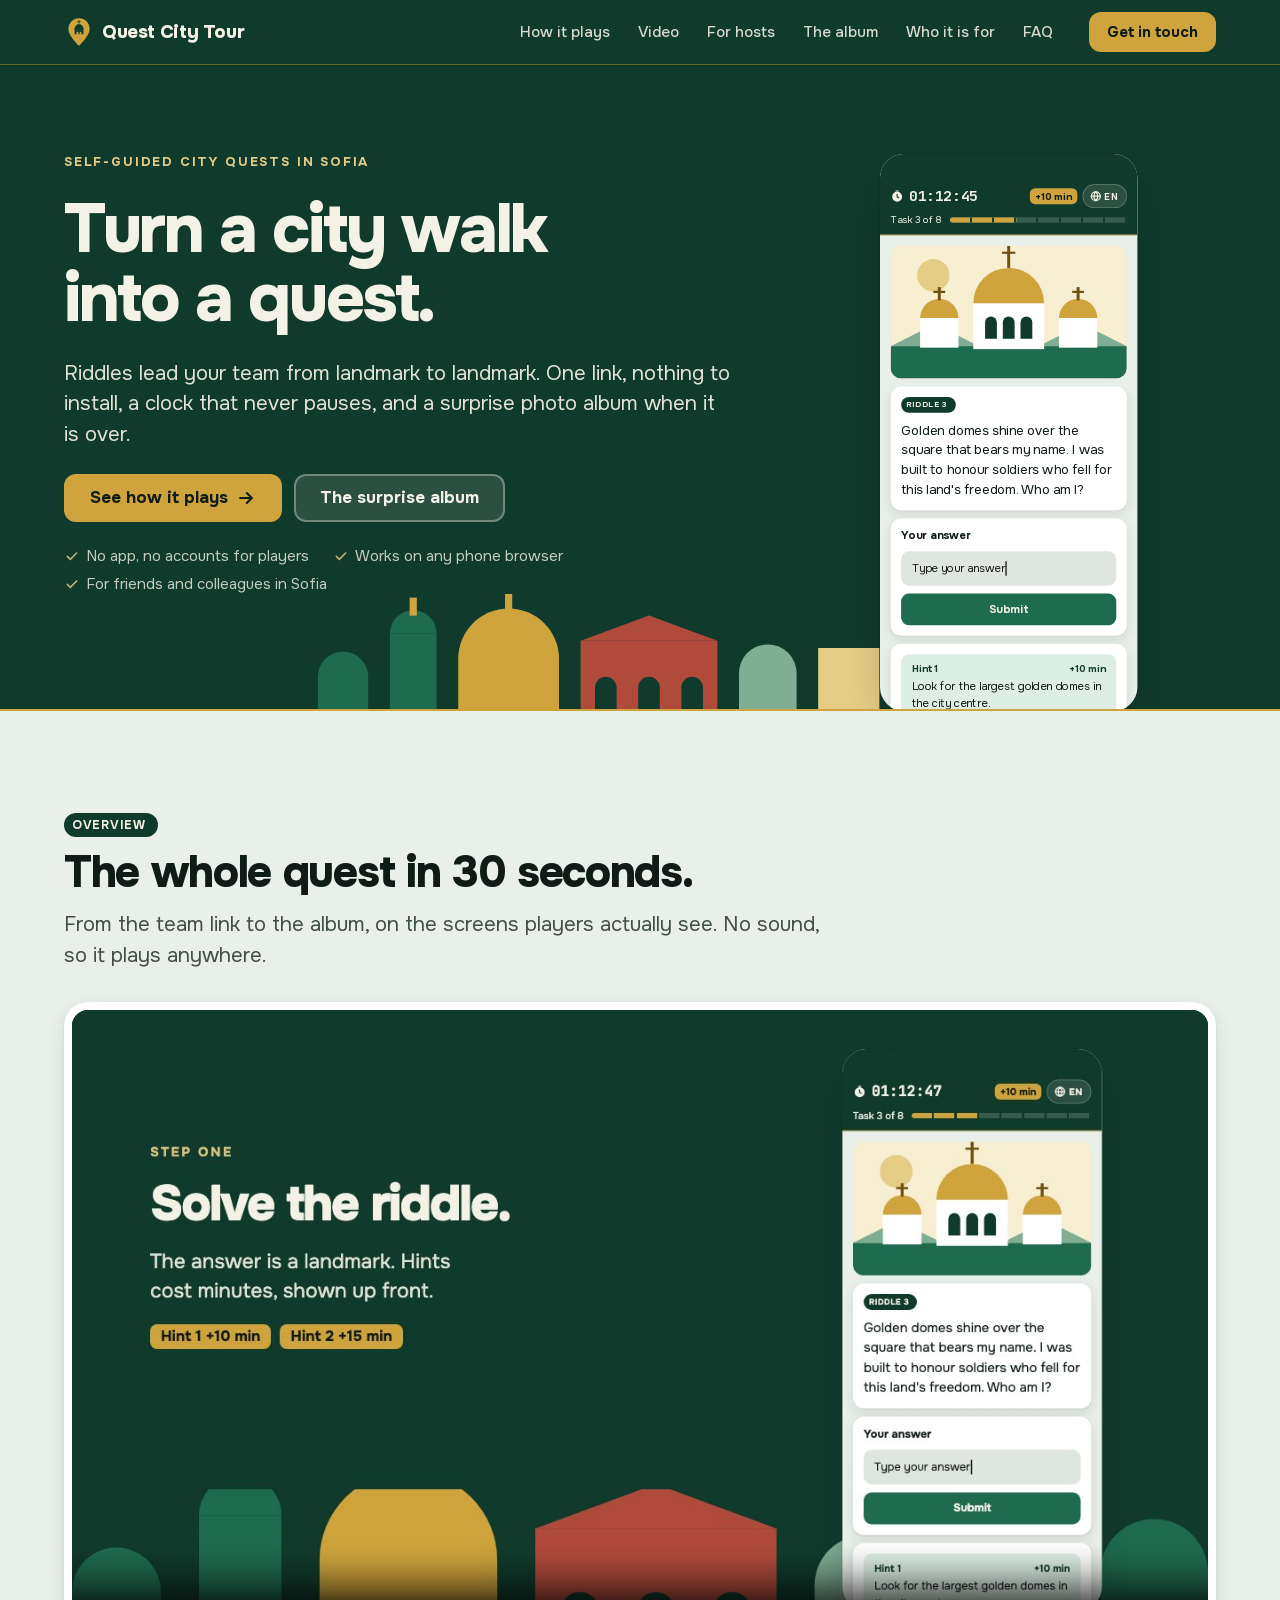
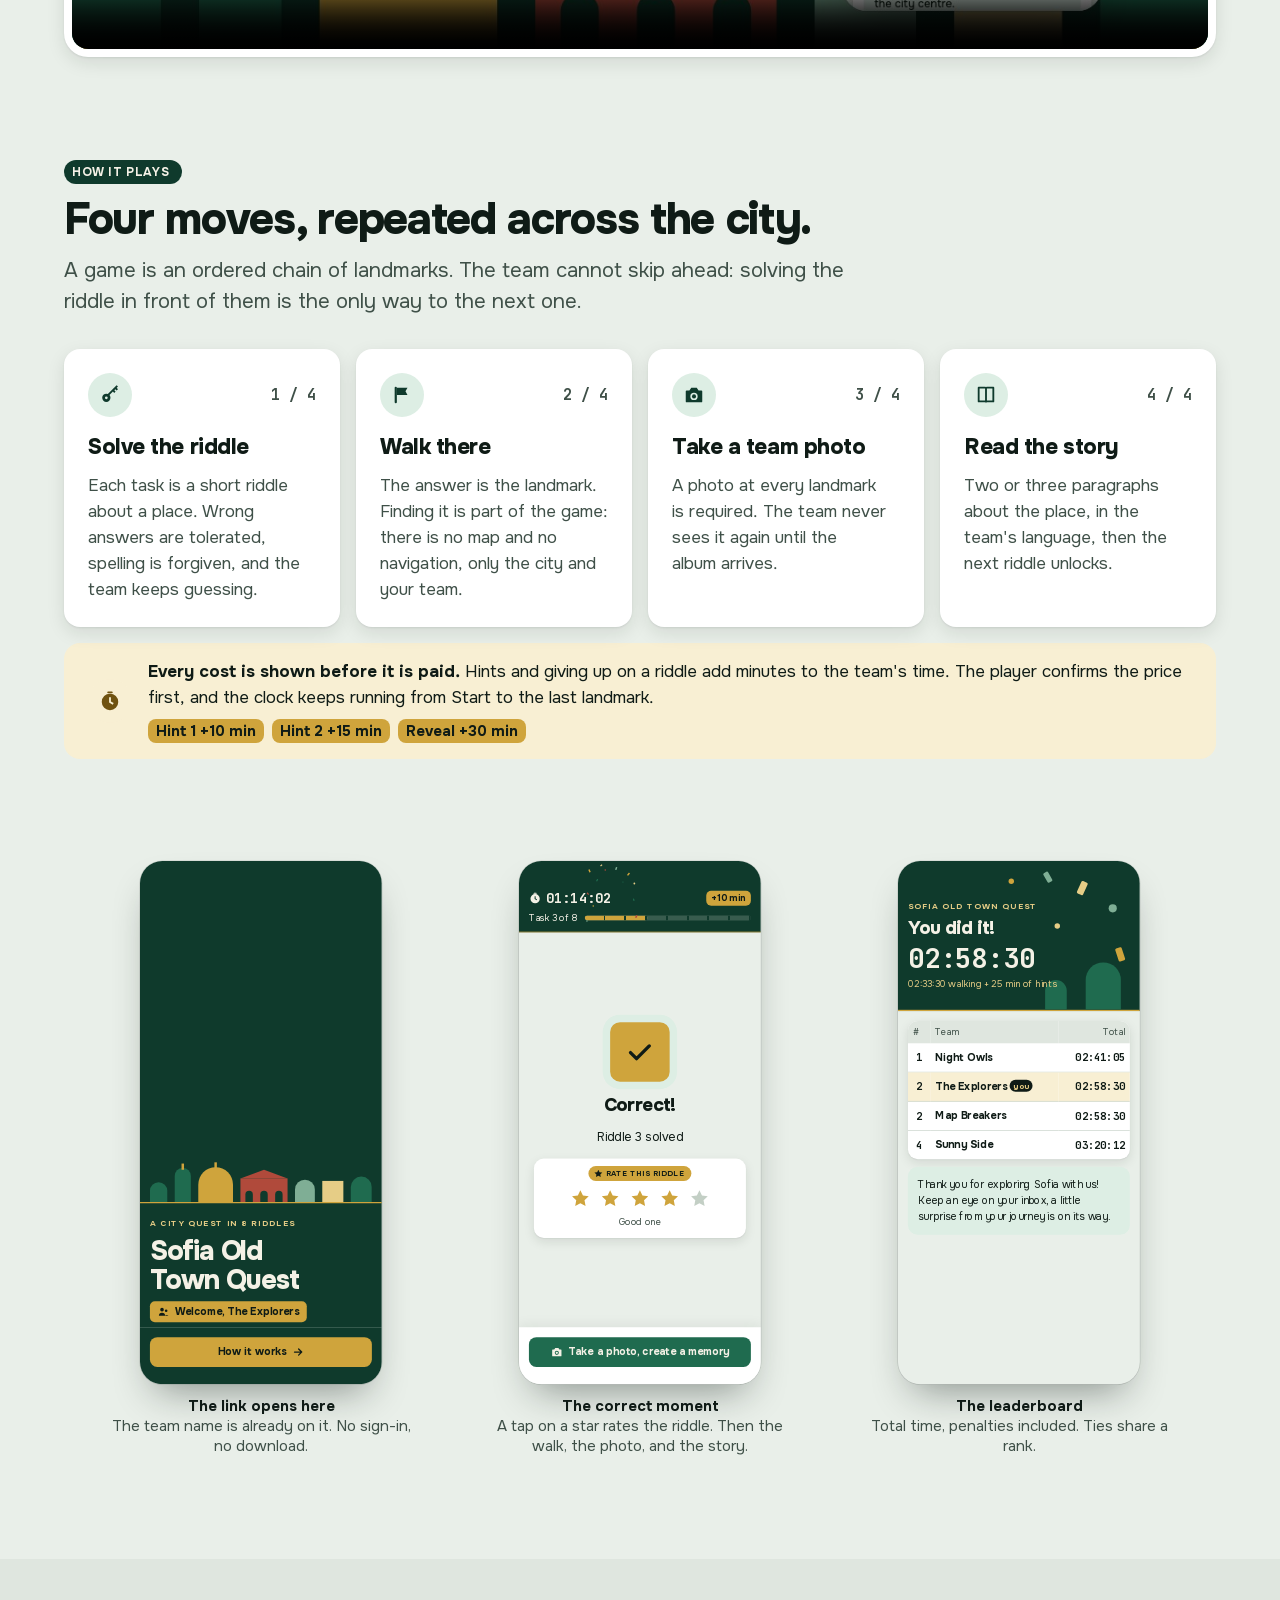
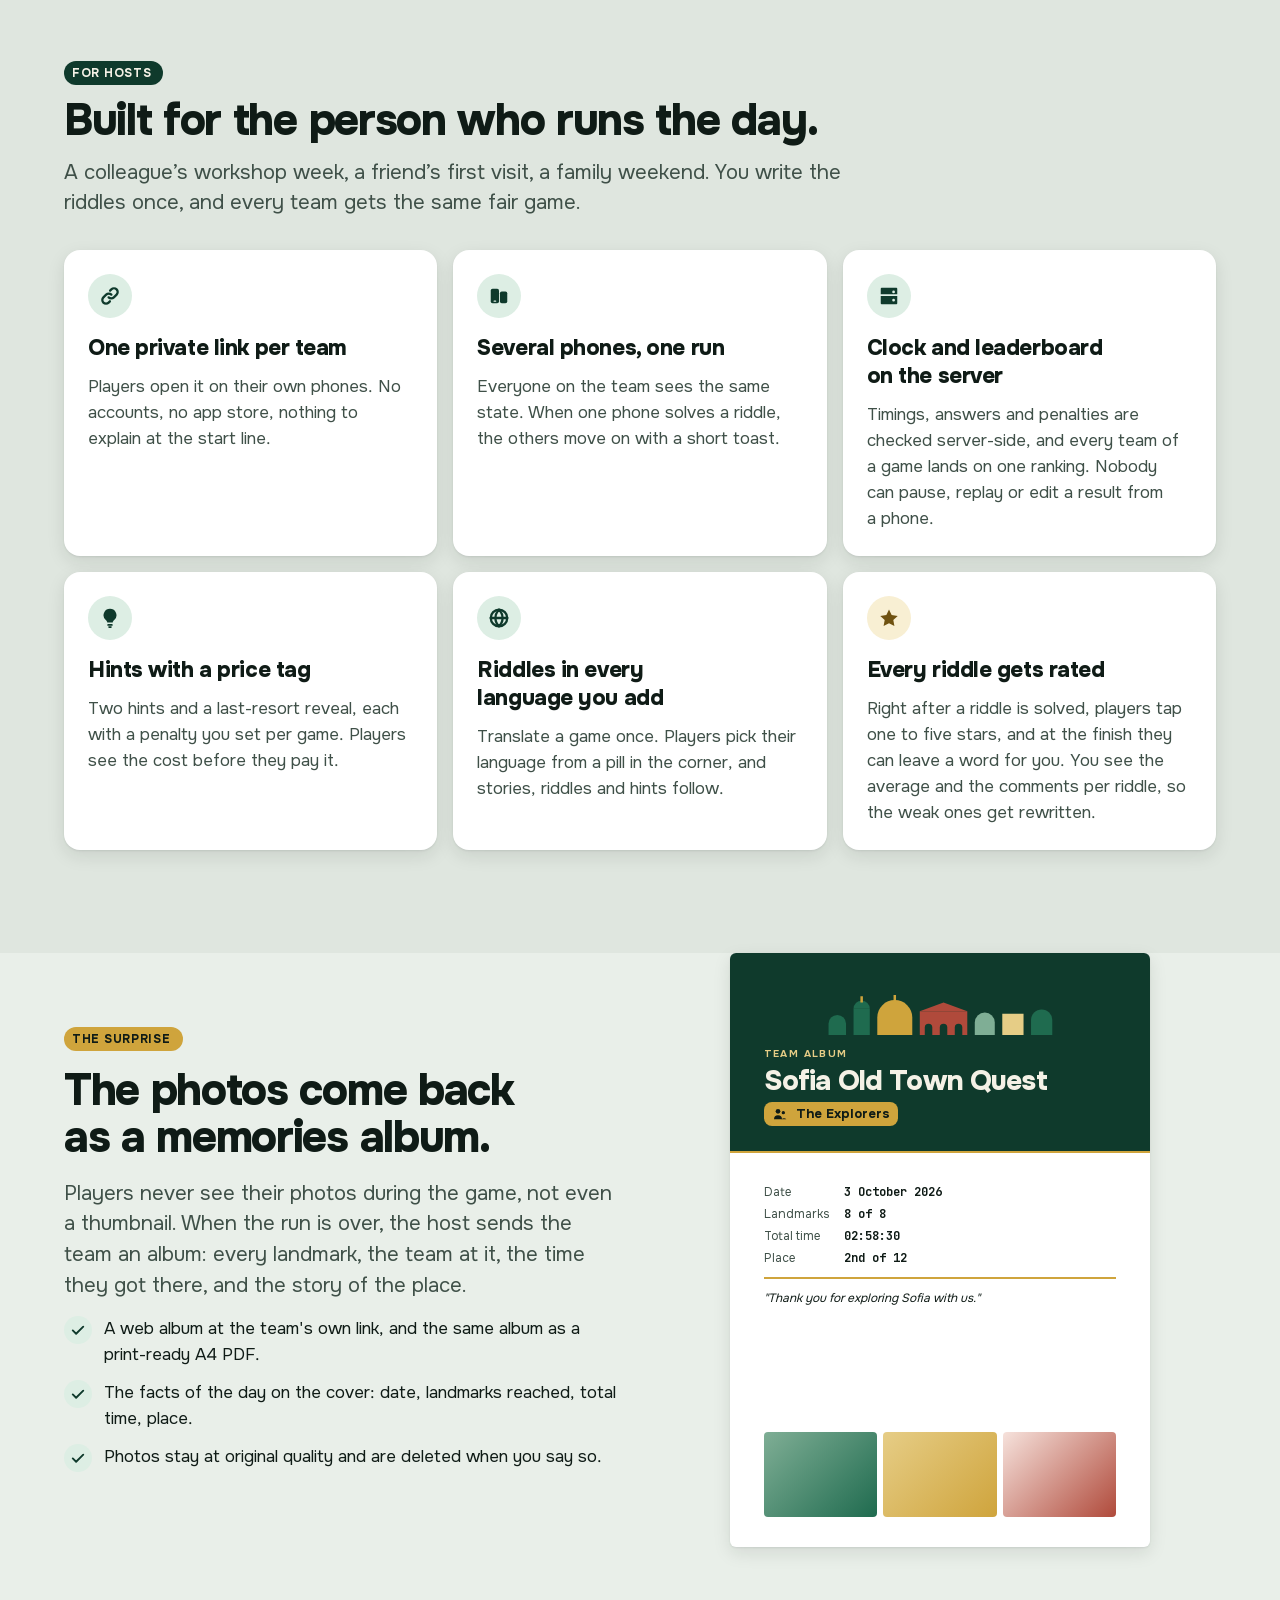
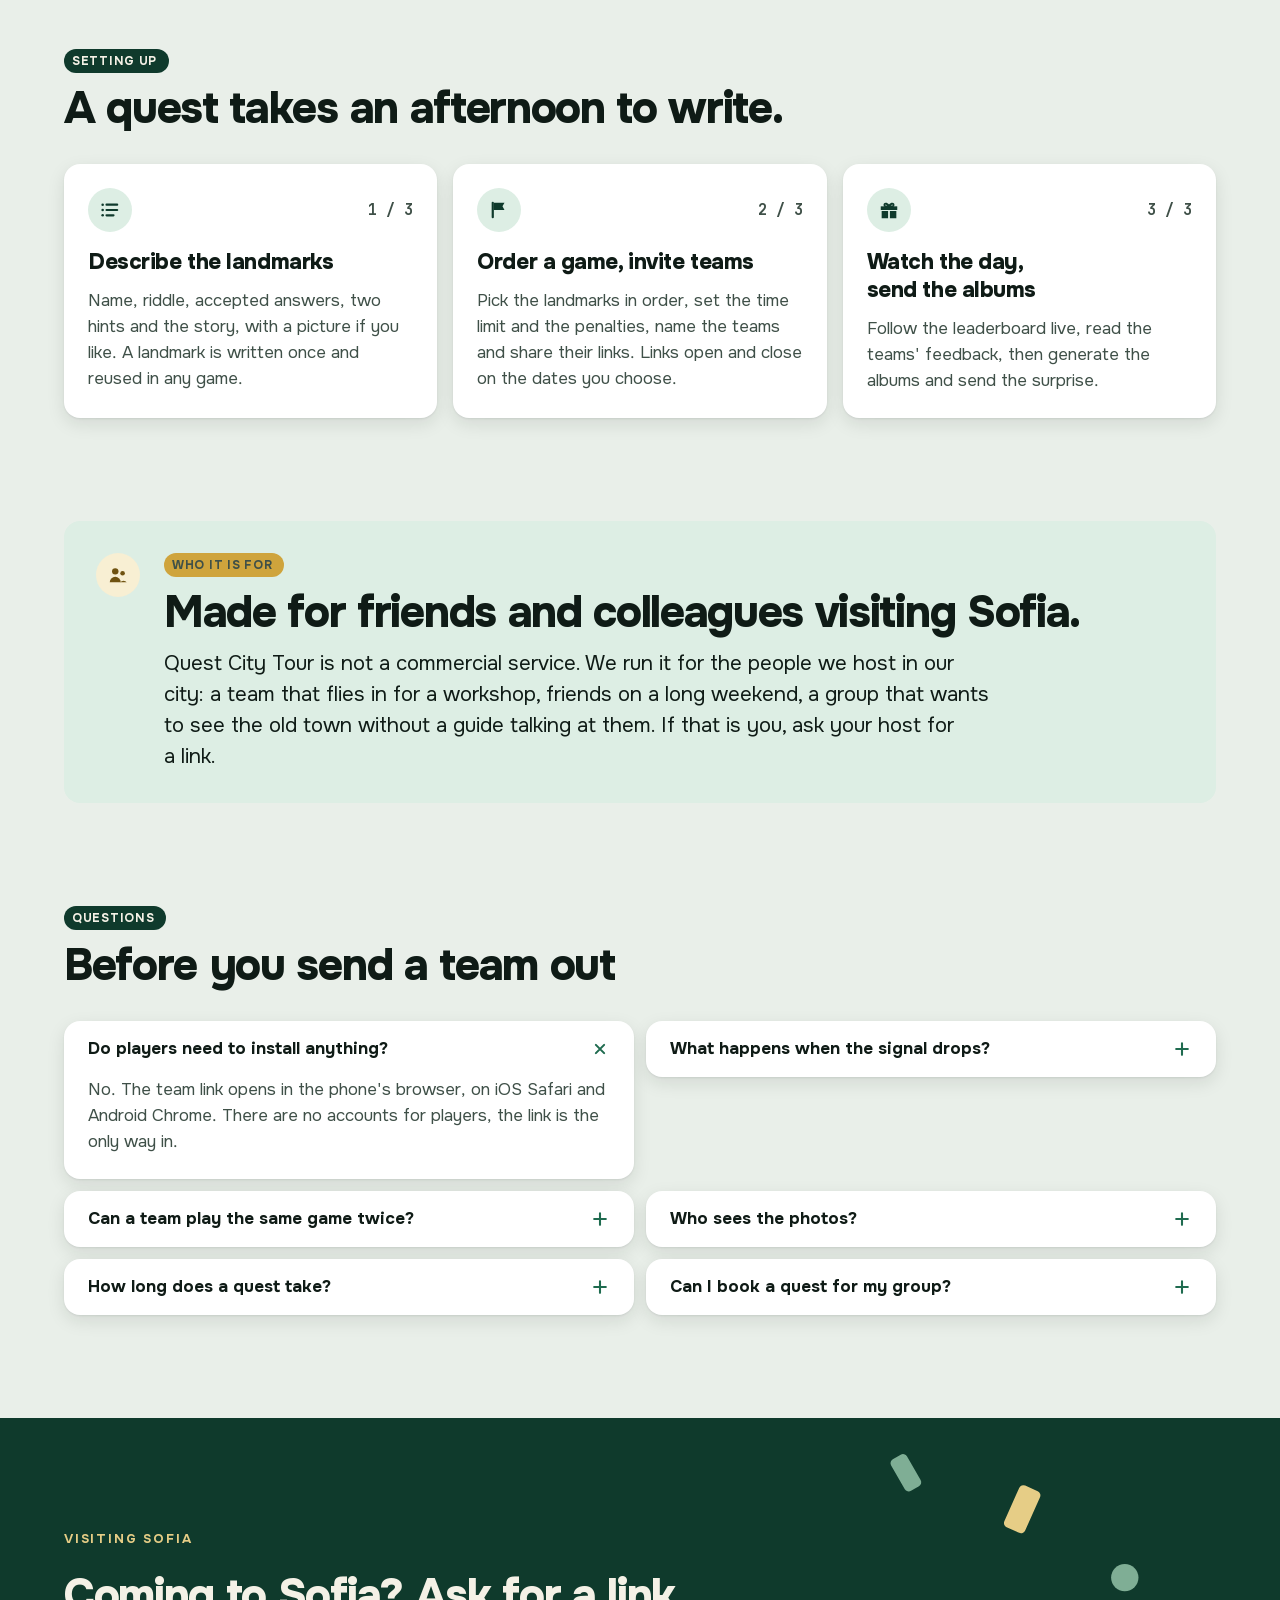
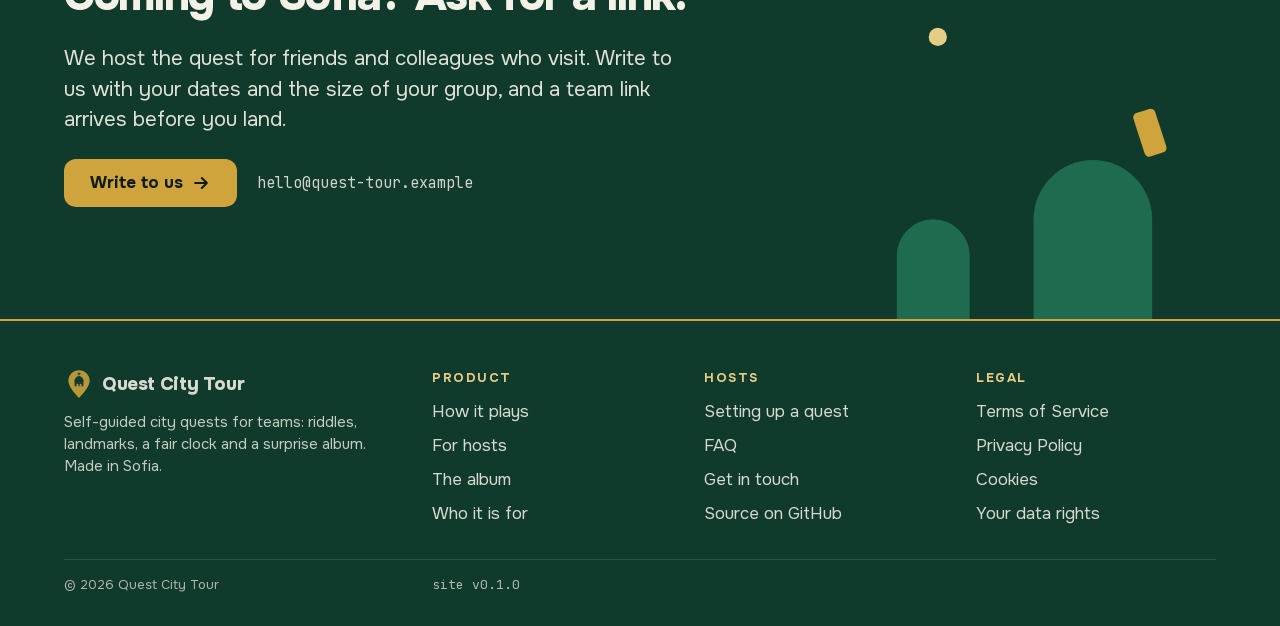
==== index.html @ 24ef2f48 "Initial marketing site: home, legal pages, config build, overview video Static site for the quest-to" ====
<!DOCTYPE html>
<html lang="en">
<head>
<meta charset="utf-8">
<meta name="viewport" content="width=device-width, initial-scale=1, viewport-fit=cover">
<title>Quest City Tour</title>
<meta name="description" content="Quest City Tour turns a walk through Sofia into a team quest for visiting friends and colleagues: riddles lead from landmark to landmark, a clock runs on the server, and the photos become a surprise album.">
<meta property="og:title" content="Quest City Tour">
<meta property="og:description" content="Riddles lead your team from landmark to landmark. One link, no app to install, a surprise photo album at the end.">
<meta property="og:type" content="website">
<link rel="icon" href="favicon.svg" type="image/svg+xml">
<link rel="apple-touch-icon" href="apple-touch-icon.png">
<link rel="canonical" href="https://quest-tour.example/">
<link rel="stylesheet" href="assets/fonts.css">
<link rel="stylesheet" href="assets/site.css">
</head>
<body>

<svg width="0" height="0" style="position:absolute" aria-hidden="true">
  <defs>
    <!-- the app's skyline (components/art.tsx), recoloured by the tokens -->
    <symbol id="skyline" viewBox="0 0 358 64" preserveAspectRatio="xMidYMax meet">
      <path d="M0 64 V46 a14 14 0 0 1 28 0 V64 Z" fill="var(--patina-600)"/>
      <rect x="40" y="22" width="26" height="42" fill="var(--patina-600)"/><path d="M40 22 a13 13 0 0 1 26 0 Z" fill="var(--patina-600)"/>
      <rect x="51" y="2" width="4" height="10" fill="var(--gold-500)"/>
      <path d="M78 64 V36 a28 28 0 0 1 56 0 V64 Z" fill="var(--gold-500)"/><rect x="104" y="0" width="4" height="10" fill="var(--gold-500)"/>
      <rect x="146" y="26" width="76" height="38" fill="var(--theatre-500)"/>
      <path d="M154 64 V52 a6 6 0 0 1 12 0 V64 Z" fill="var(--patina-800)"/><path d="M178 64 V52 a6 6 0 0 1 12 0 V64 Z" fill="var(--patina-800)"/><path d="M202 64 V52 a6 6 0 0 1 12 0 V64 Z" fill="var(--patina-800)"/>
      <path d="M146 26 L184 12 L222 26 Z" fill="var(--theatre-500)"/>
      <path d="M234 64 V44 a16 16 0 0 1 32 0 V64 Z" fill="var(--patina-300)"/>
      <rect x="278" y="30" width="34" height="34" fill="var(--gold-300)"/>
      <path d="M324 64 V40 a17 17 0 0 1 34 0 V64 Z" fill="var(--patina-600)"/>
    </symbol>
    <!-- brand mark: a map pin holding a church cupola (design/logos.html, mark B) -->
    <symbol id="mark" viewBox="0 0 96 96">
      <path d="M48 92 C48 92 14 60 14 38 a34 34 0 0 1 68 0 C82 60 48 92 48 92 Z" fill="var(--m1)"/>
      <rect x="46.5" y="11" width="3" height="10" fill="var(--m2)"/><rect x="42.5" y="14" width="11" height="2.6" fill="var(--m2)"/>
      <path d="M33 42 C33 30 40 23 48 22 C56 23 63 30 63 42 Z" fill="var(--m2)"/>
      <rect x="34" y="42" width="28" height="13" fill="var(--m2)"/>
      <path d="M40 55 V50 a3 3 0 0 1 6 0 V55 Z" fill="var(--m1)"/><path d="M50 55 V50 a3 3 0 0 1 6 0 V55 Z" fill="var(--m1)"/>
    </symbol>
    <!-- filled glyphs from components/Icon.tsx -->
    <symbol id="i-clock" viewBox="0 0 24 24"><path fill-rule="evenodd" d="M12 4a9 9 0 1 0 0 18 9 9 0 0 0 0-18zm-1 4h2v4.6l3 1.7-1 1.7-4-2.3z"/><rect x="9" y="1.5" width="6" height="2" rx="1"/></symbol>
    <symbol id="i-riddle" viewBox="0 0 24 24"><path fill-rule="evenodd" d="M8 10.5a4.5 4.5 0 1 0 0 9 4.5 4.5 0 0 0 0-9zm0 3a1.5 1.5 0 1 1 0 3 1.5 1.5 0 0 1 0-3z"/><path d="M10.6 12.9l-1.5-1.5L19.2 1.3l1.5 1.5-1.4 1.4 1.4 1.4-1.5 1.5-1.4-1.4-1.1 1.1 1.4 1.4-1.5 1.5-1.4-1.4z"/></symbol>
    <symbol id="i-camera" viewBox="0 0 24 24"><path fill-rule="evenodd" d="M9 4l-2 3H4a1 1 0 0 0-1 1v11a1 1 0 0 0 1 1h16a1 1 0 0 0 1-1V8a1 1 0 0 0-1-1h-3l-2-3zm3 5.5a4 4 0 1 0 0 8 4 4 0 0 0 0-8z"/><circle cx="12" cy="13.5" r="2.2"/></symbol>
    <symbol id="i-flag" viewBox="0 0 24 24"><rect x="4" y="3" width="2.4" height="18" rx="1.2"/><path d="M6.4 4h11.6l-2.2 4 2.2 4H6.4z"/></symbol>
    <symbol id="i-shield" viewBox="0 0 24 24"><path fill-rule="evenodd" d="M12 2l8 3v6c0 5-3.5 8.5-8 10-4.5-1.5-8-5-8-10V5zm-1.4 13.4L6.6 11.4 8 10l2.6 2.6 5.4-5.4L17.4 8.6z"/></symbol>
    <symbol id="i-team" viewBox="0 0 24 24"><circle cx="9" cy="8" r="3.5"/><circle cx="17" cy="10" r="2.5"/><path d="M3 20a6 6 0 0 1 12 0z"/><path d="M14.5 20a4.5 4.5 0 0 1 7 0z"/></symbol>
    <symbol id="i-trophy" viewBox="0 0 24 24"><path fill-rule="evenodd" d="M7 3h10v2h3v2a4 4 0 0 1-4 4h-.3A6 6 0 0 1 13 14.9V18h3v3H8v-3h3v-3.1A6 6 0 0 1 8.3 11H8a4 4 0 0 1-4-4V5h3zM4.9 7a2.1 2.1 0 0 0 2.1 2.1V7zM17 9.1A2.1 2.1 0 0 0 19.1 7H17z"/></symbol>
    <symbol id="i-gift" viewBox="0 0 24 24"><path d="M3 8h18v4H3z"/><path d="M4 13h7v8H4zM13 13h7v8h-7z"/><path d="M12 8c-1-3-5-4-5-1.5S10.5 8 12 8zm0 0c1-3 5-4 5-1.5S13.5 8 12 8z" fill="none" stroke="currentColor" stroke-width="2"/></symbol>
    <symbol id="i-gallery" viewBox="0 0 24 24"><path fill-rule="evenodd" d="M3 4a1 1 0 0 0-1 1v14a1 1 0 0 0 1 1h18a1 1 0 0 0 1-1V5a1 1 0 0 0-1-1zm6 4a2 2 0 1 1 0 4 2 2 0 0 1 0-4zM4 18l5-5 3 3 4-4 4 4v2z"/></symbol>
    <symbol id="i-list" viewBox="0 0 24 24"><rect x="7" y="5" width="14" height="2.4" rx="1.2"/><rect x="7" y="10.8" width="14" height="2.4" rx="1.2"/><rect x="7" y="16.6" width="10" height="2.4" rx="1.2"/><circle cx="4" cy="6.2" r="1.4"/><circle cx="4" cy="12" r="1.4"/><circle cx="4" cy="17.8" r="1.4"/></symbol>
    <symbol id="i-bulb" viewBox="0 0 24 24"><path d="M12 2a7 7 0 0 0-4.6 12.3c.8.7 1.6 1.7 1.6 2.7h6c0-1 .8-2 1.6-2.7A7 7 0 0 0 12 2z"/><rect x="9" y="18.5" width="6" height="2" rx="1"/><rect x="10" y="21" width="4" height="1.8" rx=".9"/></symbol>
    <symbol id="i-book" viewBox="0 0 24 24"><path fill-rule="evenodd" d="M4 3h7a2 2 0 0 1 1 .3A2 2 0 0 1 13 3h7a1 1 0 0 1 1 1v15a1 1 0 0 1-1 1h-7a1 1 0 0 0-1 1 1 1 0 0 0-1-1H4a1 1 0 0 1-1-1V4a1 1 0 0 1 1-1zm1 2v13h6V5zm8 0v13h6V5z"/></symbol>
    <symbol id="i-link" viewBox="0 0 24 24"><path d="M10.5 13.5a4 4 0 0 0 5.7 0l3-3a4 4 0 0 0-5.7-5.7l-1.4 1.4" fill="none" stroke="currentColor" stroke-width="2.5" stroke-linecap="round"/><path d="M13.5 10.5a4 4 0 0 0-5.7 0l-3 3a4 4 0 0 0 5.7 5.7l1.4-1.4" fill="none" stroke="currentColor" stroke-width="2.5" stroke-linecap="round"/></symbol>
    <symbol id="i-phones" viewBox="0 0 24 24"><rect x="3" y="4" width="9" height="16" rx="2"/><rect x="13" y="7" width="8" height="13" rx="2"/><rect x="6" y="17" width="3" height="1.4" rx=".7" fill="var(--patina-50)"/></symbol>
    <symbol id="i-server" viewBox="0 0 24 24"><path fill-rule="evenodd" d="M4 3h16a1 1 0 0 1 1 1v6H3V4a1 1 0 0 1 1-1zm13 3a1.5 1.5 0 1 0 0 3 1.5 1.5 0 0 0 0-3zM3 12h18v8a1 1 0 0 1-1 1H4a1 1 0 0 1-1-1zm14 3a1.5 1.5 0 1 0 0 3 1.5 1.5 0 0 0 0-3z"/></symbol>
    <symbol id="i-star" viewBox="0 0 24 24"><path d="M12 2.8l2.9 6 6.6.9-4.8 4.6 1.2 6.5L12 17.7l-5.9 3.1 1.2-6.5L2.5 9.7l6.6-.9z"/></symbol>
    <symbol id="i-check" viewBox="0 0 24 24"><path d="M5 12.5l4.5 4.5L19 7.5" fill="none" stroke="currentColor" stroke-width="2.5" stroke-linecap="round" stroke-linejoin="round"/></symbol>
    <symbol id="i-arrow" viewBox="0 0 24 24"><path d="M5 12h14M13 6l6 6-6 6" fill="none" stroke="currentColor" stroke-width="2.5" stroke-linecap="round" stroke-linejoin="round"/></symbol>
    <symbol id="i-plus" viewBox="0 0 24 24"><path d="M12 5v14M5 12h14" fill="none" stroke="currentColor" stroke-width="2.5" stroke-linecap="round"/></symbol>
    <symbol id="i-globe" viewBox="0 0 24 24"><g fill="none" stroke="currentColor" stroke-width="2.5" stroke-linecap="round"><circle cx="12" cy="12" r="9"/><path d="M3 12h18M12 3c-2.6 2.5-3.9 5.5-3.9 9s1.3 6.5 3.9 9c2.6-2.5 3.9-5.5 3.9-9S14.6 5.5 12 3z"/></g></symbol>
    <symbol id="i-menu" viewBox="0 0 24 24"><path d="M4 7h16M4 12h16M4 17h16" fill="none" stroke="currentColor" stroke-width="2.5" stroke-linecap="round"/></symbol>
    <!-- confetti, from art.tsx -->
    <symbol id="confetti" viewBox="0 0 390 620">
      <rect x="40" y="56" width="10" height="20" rx="2" fill="var(--gold-500)" transform="rotate(-24 45 66)"/><rect x="92" y="120" width="8" height="16" rx="2" fill="var(--patina-600)" transform="rotate(30 96 128)"/>
      <circle cx="150" cy="60" r="5" fill="var(--theatre-500)"/><rect x="218" y="40" width="10" height="20" rx="2" fill="var(--patina-300)" transform="rotate(18 223 50)"/>
      <rect x="300" y="78" width="10" height="20" rx="2" fill="var(--gold-500)" transform="rotate(40 305 88)"/><circle cx="344" cy="150" r="6" fill="var(--gold-300)"/>
      <rect x="30" y="210" width="8" height="16" rx="2" fill="var(--theatre-500)" transform="rotate(-40 34 218)"/><circle cx="70" cy="300" r="5" fill="var(--gold-500)"/>
      <rect x="336" y="250" width="8" height="16" rx="2" fill="var(--patina-600)" transform="rotate(-18 340 258)"/><rect x="352" y="360" width="10" height="20" rx="2" fill="var(--theatre-500)" transform="rotate(28 357 370)"/>
      <circle cx="268" cy="140" r="4" fill="var(--patina-600)"/><rect x="120" y="22" width="8" height="14" rx="2" fill="var(--gold-300)" transform="rotate(50 124 29)"/><circle cx="28" cy="400" r="5" fill="var(--patina-300)"/>
    </symbol>
    <symbol id="curtain-art" viewBox="0 0 390 220" preserveAspectRatio="xMaxYMin slice">
      <rect x="300" y="30" width="10" height="20" rx="2" fill="var(--gold-300)" transform="rotate(24 305 40)"/><circle cx="350" cy="70" r="6" fill="var(--patina-300)"/>
      <rect x="250" y="16" width="8" height="16" rx="2" fill="var(--patina-300)" transform="rotate(-30 254 24)"/><circle cx="268" cy="96" r="4" fill="var(--gold-300)"/>
      <rect x="356" y="128" width="10" height="20" rx="2" fill="var(--gold-500)" transform="rotate(-18 361 138)"/><circle cx="200" cy="30" r="4" fill="var(--gold-500)"/>
      <path d="M310 220 V176 a26 26 0 0 1 52 0 V220 Z" fill="var(--patina-600)"/><path d="M250 220 V192 a16 16 0 0 1 32 0 V220 Z" fill="var(--patina-600)"/>
    </symbol>
    <!-- task picture: the sample "domes" illustration from design/img, recoloured -->
    <symbol id="pic-domes" viewBox="0 0 320 180" preserveAspectRatio="xMidYMid slice">
      <rect width="320" height="180" fill="var(--gold-100)"/><circle cx="58" cy="40" r="22" fill="var(--gold-300)"/>
      <path d="M0 136 L60 106 L120 136 Z" fill="var(--patina-300)"/><path d="M200 136 L260 106 L320 136 Z" fill="var(--patina-300)"/>
      <rect x="0" y="136" width="320" height="44" fill="var(--patina-600)"/>
      <rect x="40" y="98" width="52" height="40" fill="var(--surface-raised)"/><path d="M40 98 A26 26 0 0 1 92 98 Z" fill="var(--gold-500)"/><rect x="64" y="56" width="4" height="18" fill="var(--gold-700)"/><rect x="58" y="61" width="16" height="3" fill="var(--gold-700)"/>
      <rect x="112" y="78" width="96" height="62" fill="var(--surface-raised)"/><path d="M112 78 A48 48 0 0 1 208 78 Z" fill="var(--gold-500)"/><rect x="158" y="0" width="4" height="30" fill="var(--gold-700)"/><rect x="151" y="8" width="18" height="3" fill="var(--gold-700)"/>
      <path d="M128 126 V104 a8 8 0 0 1 16 0 V126 Z" fill="var(--patina-800)"/><path d="M152 126 V104 a8 8 0 0 1 16 0 V126 Z" fill="var(--patina-800)"/><path d="M176 126 V104 a8 8 0 0 1 16 0 V126 Z" fill="var(--patina-800)"/>
      <rect x="228" y="98" width="52" height="40" fill="var(--surface-raised)"/><path d="M228 98 A26 26 0 0 1 280 98 Z" fill="var(--gold-500)"/><rect x="252" y="56" width="4" height="18" fill="var(--gold-700)"/><rect x="246" y="61" width="16" height="3" fill="var(--gold-700)"/>
    </symbol>
  </defs>
</svg>

<header class="nav">
  <div class="wrap">
    <a class="brand" href="#top"><svg aria-hidden="true"><use href="#mark"/></svg>Quest City Tour</a>
    <button class="nav-toggle" type="button" aria-expanded="false" aria-controls="menu" aria-label="Menu"><svg aria-hidden="true"><use href="#i-menu"/></svg></button>
    <ul class="nav-links" id="menu">
      <li><a href="#how">How it plays</a></li>
      <li><a href="#overview">Video</a></li>
      <li><a href="#hosts">For hosts</a></li>
      <li><a href="#album">The album</a></li>
      <li><a href="#who">Who it is for</a></li>
      <li><a href="#faq">FAQ</a></li>
    </ul>
    <a class="btn btn--gold" href="#contact">Get in touch</a>
  </div>
</header>

<main id="top">

<!-- ============ HERO ============ -->
<section class="band band--rule hero">
  <div class="wrap">
    <div class="hero-copy">
      <p class="eyebrow eyebrow--kicker">Self-guided city quests in Sofia</p>
      <h1 class="t-hero">Turn a city walk into a quest.</h1>
      <p class="t-lead">Riddles lead your team from landmark to landmark. One link, nothing to install, a clock that never pauses, and a surprise photo album when it is over.</p>
      <div class="hero-actions">
        <a class="btn btn--gold" href="#how">See how it plays <svg aria-hidden="true"><use href="#i-arrow"/></svg></a>
        <a class="btn btn--ghost" href="#album">The surprise album</a>
      </div>
      <p class="hero-proof">
        <span><svg aria-hidden="true"><use href="#i-check"/></svg>No app, no accounts for players</span>
        <span><svg aria-hidden="true"><use href="#i-check"/></svg>Works on any phone browser</span>
        <span><svg aria-hidden="true"><use href="#i-check"/></svg>For friends and colleagues in Sofia</span>
      </p>
    </div>

    <!-- Task screen, riddle 3 of 8 of the Sofia sample game -->
    <div class="phone phone--hero hero-phone" role="img" aria-label="The riddle screen of the player app: a timer, task 3 of 8, a picture of golden domes, the riddle, an empty answer field and the hint buttons">
      <div class="ph">
        <div class="qc-header">
          <div class="qc-header__top">
            <span class="qc-header__clock"><svg aria-hidden="true"><use href="#i-clock"/></svg>01:12:45</span>
            <span class="qc-header__right"><span class="qc-tag">+10 min</span><span class="qc-lang"><svg aria-hidden="true"><use href="#i-globe"/></svg>EN</span></span>
          </div>
          <div class="qc-header__progress"><span>Task 3 of 8</span><span class="qc-progress qc-progress--seg" style="--segments:8"><span style="width:37.5%"></span></span></div>
        </div>
        <div class="qs-main">
          <svg class="qs-pic" aria-hidden="true"><use href="#pic-domes"/></svg>
          <div class="qs-card">
            <span class="qs-eyebrow">Riddle 3</span>
            <p class="t-riddle">Golden domes shine over the square that bears my name. I was built to honour soldiers who fell for this land's freedom. Who am I?</p>
          </div>
          <div class="qs-card">
            <p class="t-label">Your answer</p>
            <div class="qc-input qc-input--empty">Type your answer<span class="caret"></span></div>
            <span class="qc-btn qc-btn--primary">Submit</span>
          </div>
          <div class="qs-card">
            <div class="qc-hint"><div class="qc-hint__head"><span>Hint 1</span><span>+10 min</span></div><p>Look for the largest golden domes in the city centre.</p></div>
            <span class="qc-hint-btn"><span>Hint 2</span><span class="qc-tag">+15 min</span></span>
          </div>
        </div>
      </div>
    </div>
  </div>
  <div class="hero-sky"><svg class="skyline" aria-hidden="true"><use href="#skyline"/></svg></div>
</section>

<!-- ============ OVERVIEW VIDEO ============ -->
<section class="section" id="overview">
  <div class="wrap">
    <div class="section-head">
      <p class="eyebrow">Overview</p>
      <h2 class="t-display-xl">The whole quest in 30 seconds.</h2>
      <p class="t-lead">From the team link to the album, on the screens players actually see. No sound, so it plays anywhere.</p>
    </div>
    <div class="video-card">
      <video controls playsinline preload="metadata" poster="assets/overview-poster.jpg" width="1280" height="720" aria-label="Overview of Quest City Tour: cover, riddle, correct answer, team photo, leaderboard and the album">
        <source src="assets/overview.webm" type="video/webm">
        <source src="assets/overview.mp4" type="video/mp4">
        Your browser cannot play this video. <a href="assets/overview.mp4">Download the MP4</a>.
      </video>
    </div>
  </div>
</section>

<!-- ============ HOW IT PLAYS ============ -->
<section class="section" id="how">
  <div class="wrap">
    <div class="section-head">
      <p class="eyebrow">How it plays</p>
      <h2 class="t-display-xl">Four moves, repeated across the city.</h2>
      <p class="t-lead">A game is an ordered chain of landmarks. The team cannot skip ahead: solving the riddle in front of them is the only way to the next one.</p>
    </div>
    <div class="grid grid--4">
      <article class="card">
        <div class="card-top"><span class="ic"><svg aria-hidden="true"><use href="#i-riddle"/></svg></span><span class="step-no">1 / 4</span></div>
        <h3 class="t-title">Solve the riddle</h3>
        <p>Each task is a short riddle about a place. Wrong answers are tolerated, spelling is forgiven, and the team keeps guessing.</p>
      </article>
      <article class="card">
        <div class="card-top"><span class="ic"><svg aria-hidden="true"><use href="#i-flag"/></svg></span><span class="step-no">2 / 4</span></div>
        <h3 class="t-title">Walk there</h3>
        <p>The answer is the landmark. Finding it is part of the game: there is no map and no navigation, only the city and your team.</p>
      </article>
      <article class="card">
        <div class="card-top"><span class="ic"><svg aria-hidden="true"><use href="#i-camera"/></svg></span><span class="step-no">3 / 4</span></div>
        <h3 class="t-title">Take a team photo</h3>
        <p>A photo at every landmark is required. The team never sees it again until the album arrives.</p>
      </article>
      <article class="card">
        <div class="card-top"><span class="ic"><svg aria-hidden="true"><use href="#i-book"/></svg></span><span class="step-no">4 / 4</span></div>
        <h3 class="t-title">Read the story</h3>
        <p>Two or three paragraphs about the place, in the team's language, then the next riddle unlocks.</p>
      </article>
    </div>
    <div class="note">
      <span class="ic ic--gold"><svg aria-hidden="true"><use href="#i-clock"/></svg></span>
      <div>
        <p><strong>Every cost is shown before it is paid.</strong> Hints and giving up on a riddle add minutes to the team's time. The player confirms the price first, and the clock keeps running from Start to the last landmark.</p>
        <div class="tags"><span class="tag">Hint 1 +10 min</span><span class="tag">Hint 2 +15 min</span><span class="tag">Reveal +30 min</span></div>
      </div>
    </div>
  </div>
</section>

<!-- ============ SCREENS ============ -->
<section class="section">
  <div class="wrap">
    <div class="phones">
      <figure>
        <div class="phone phone--sm" role="img" aria-label="The cover screen: skyline, game name, team name and the How it works button">
          <div class="ph">
            <div class="qs-cover">
              <div class="qs-cover__art"><svg class="skyline" aria-hidden="true" preserveAspectRatio="xMidYMax slice"><use href="#skyline"/></svg></div>
              <div class="qs-cover__text">
                <p class="qs-hero__kicker">A city quest in 8 riddles</p>
                <p class="t-display-xl">Sofia Old Town Quest</p>
                <span class="qs-team"><svg aria-hidden="true"><use href="#i-team"/></svg>Welcome, The Explorers</span>
              </div>
            </div>
            <div class="qs-actions qs-actions--cover"><span class="qc-btn qc-btn--gold">How it works <svg aria-hidden="true"><use href="#i-arrow"/></svg></span></div>
          </div>
        </div>
        <figcaption><b>The link opens here</b>The team name is already on it. No sign-in, no download.</figcaption>
      </figure>
      <figure>
        <div class="phone phone--sm" role="img" aria-label="The correct-answer screen: a gold check badge, Riddle 3 solved, five stars to rate the riddle, and the photo call to action">
          <div class="ph">
            <div class="qc-header">
              <div class="qc-header__top"><span class="qc-header__clock"><svg aria-hidden="true"><use href="#i-clock"/></svg>01:14:02</span><span class="qc-header__right"><span class="qc-tag">+10 min</span></span></div>
              <div class="qc-header__progress"><span>Task 3 of 8</span><span class="qc-progress qc-progress--seg" style="--segments:8"><span style="width:37.5%"></span></span></div>
            </div>
            <div class="qs-main qs-main--center">
              <svg class="qs-confetti" aria-hidden="true"><use href="#confetti"/></svg>
              <span class="qs-badge"><svg aria-hidden="true"><use href="#i-check"/></svg></span>
              <p class="t-display-l">Correct!</p>
              <p class="t-riddle">Riddle 3 solved</p>
              <div class="qs-rate">
                <span class="qs-eyebrow qs-eyebrow--gold"><svg aria-hidden="true"><use href="#i-star"/></svg>Rate this riddle</span>
                <div class="qs-rate__stars"><span class="qs-rate__star is-on"><svg aria-hidden="true"><use href="#i-star"/></svg></span><span class="qs-rate__star is-on"><svg aria-hidden="true"><use href="#i-star"/></svg></span><span class="qs-rate__star is-on"><svg aria-hidden="true"><use href="#i-star"/></svg></span><span class="qs-rate__star is-on"><svg aria-hidden="true"><use href="#i-star"/></svg></span><span class="qs-rate__star"><svg aria-hidden="true"><use href="#i-star"/></svg></span></div>
                <p class="t-caption qs-rate__word">Good one</p>
              </div>
            </div>
            <div class="qs-actions"><span class="qc-btn qc-btn--primary"><svg aria-hidden="true"><use href="#i-camera"/></svg>Take a photo, create a memory</span></div>
          </div>
        </div>
        <figcaption><b>The correct moment</b>A tap on a star rates the riddle. Then the walk, the photo, and the story.</figcaption>
      </figure>
      <figure>
        <div class="phone phone--sm" role="img" aria-label="The finish screen: the total time and the leaderboard with the team's row highlighted">
          <div class="ph">
            <div class="qs-curtain">
              <svg class="qs-curtain__art" aria-hidden="true"><use href="#curtain-art"/></svg>
              <p class="qs-hero__kicker">Sofia Old Town Quest</p>
              <p class="t-display-l">You did it!</p>
              <p class="t-timer-xl">02:58:30</p>
              <p class="t-caption" style="color:var(--gold-300)">02:33:30 walking + 25 min of hints</p>
            </div>
            <div class="qs-main">
              <table class="qc-board">
                <thead><tr><th>#</th><th>Team</th><th style="text-align:right">Total</th></tr></thead>
                <tbody>
                  <tr><td>1</td><td><b>Night Owls</b></td><td>02:41:05</td></tr>
                  <tr class="is-you"><td>2</td><td><b>The Explorers</b><span class="qc-you">you</span></td><td>02:58:30</td></tr>
                  <tr><td>2</td><td><b>Map Breakers</b></td><td>02:58:30</td></tr>
                  <tr><td>4</td><td><b>Sunny Side</b></td><td>03:20:12</td></tr>
                </tbody>
              </table>
              <div class="qs-card" style="background:var(--patina-50);box-shadow:none"><p class="t-body">Thank you for exploring Sofia with us! Keep an eye on your inbox, a little surprise from your journey is on its way.</p></div>
            </div>
          </div>
        </div>
        <figcaption><b>The leaderboard</b>Total time, penalties included. Ties share a rank.</figcaption>
      </figure>
    </div>
  </div>
</section>

<!-- ============ FOR HOSTS ============ -->
<section class="section section--sunken" id="hosts">
  <div class="wrap">
    <div class="section-head">
      <p class="eyebrow">For hosts</p>
      <h2 class="t-display-xl">Built for the person who runs the day.</h2>
      <p class="t-lead">A colleague’s workshop week, a friend’s first visit, a family weekend. You write the riddles once, and every team gets the same fair game.</p>
    </div>
    <div class="grid grid--3">
      <article class="card">
        <span class="ic"><svg aria-hidden="true"><use href="#i-link"/></svg></span>
        <h3 class="t-title">One private link per team</h3>
        <p>Players open it on their own phones. No accounts, no app store, nothing to explain at the start line.</p>
      </article>
      <article class="card">
        <span class="ic"><svg aria-hidden="true"><use href="#i-phones"/></svg></span>
        <h3 class="t-title">Several phones, one run</h3>
        <p>Everyone on the team sees the same state. When one phone solves a riddle, the others move on with a short toast.</p>
      </article>
      <article class="card">
        <span class="ic"><svg aria-hidden="true"><use href="#i-server"/></svg></span>
        <h3 class="t-title">Clock and leaderboard on the server</h3>
        <p>Timings, answers and penalties are checked server-side, and every team of a game lands on one ranking. Nobody can pause, replay or edit a result from a phone.</p>
      </article>
      <article class="card">
        <span class="ic"><svg aria-hidden="true"><use href="#i-bulb"/></svg></span>
        <h3 class="t-title">Hints with a price tag</h3>
        <p>Two hints and a last-resort reveal, each with a penalty you set per game. Players see the cost before they pay it.</p>
      </article>
      <article class="card">
        <span class="ic"><svg aria-hidden="true"><use href="#i-globe"/></svg></span>
        <h3 class="t-title">Riddles in every language you add</h3>
        <p>Translate a game once. Players pick their language from a pill in the corner, and stories, riddles and hints follow.</p>
      </article>
      <article class="card">
        <span class="ic ic--gold"><svg aria-hidden="true"><use href="#i-star"/></svg></span>
        <h3 class="t-title">Every riddle gets rated</h3>
        <p>Right after a riddle is solved, players tap one to five stars, and at the finish they can leave a word for you. You see the average and the comments per riddle, so the weak ones get rewritten.</p>
      </article>
    </div>
  </div>
</section>

<!-- ============ ALBUM ============ -->
<section class="section" id="album">
  <div class="wrap split">
    <div class="split-copy">
      <p class="eyebrow eyebrow--gold">The surprise</p>
      <h2 class="t-display-xl">The photos come back as a memories album.</h2>
      <p class="t-lead">Players never see their photos during the game, not even a thumbnail. When the run is over, the host sends the team an album: every landmark, the team at it, the time they got there, and the story of the place.</p>
      <ul class="checks">
        <li><svg aria-hidden="true"><use href="#i-check"/></svg><span>A web album at the team's own link, and the same album as a print-ready A4 PDF.</span></li>
        <li><svg aria-hidden="true"><use href="#i-check"/></svg><span>The facts of the day on the cover: date, landmarks reached, total time, place.</span></li>
        <li><svg aria-hidden="true"><use href="#i-check"/></svg><span>Photos stay at original quality and are deleted when you say so.</span></li>
      </ul>
    </div>
    <div class="sheet" role="img" aria-label="The cover sheet of a team album: skyline, Team album, the game name, the team chip and the facts of the day">
      <div class="sheet-band">
        <svg class="skyline" aria-hidden="true"><use href="#skyline"/></svg>
        <p class="k">Team album</p>
        <p class="t">Sofia Old Town Quest</p>
        <span class="qs-team"><svg aria-hidden="true" style="width:16px;height:16px"><use href="#i-team"/></svg>The Explorers</span>
      </div>
      <div class="sheet-body">
        <dl><dt>Date</dt><dd>3 October 2026</dd><dt>Landmarks</dt><dd>8 of 8</dd><dt>Total time</dt><dd>02:58:30</dd><dt>Place</dt><dd>2nd of 12</dd></dl>
        <p class="msg">"Thank you for exploring Sofia with us."</p>
        <div class="sheet-photos"><i></i><i></i><i></i></div>
      </div>
    </div>
  </div>
</section>

<!-- ============ HOST FLOW ============ -->
<section class="section" id="setup">
  <div class="wrap">
    <div class="section-head">
      <p class="eyebrow">Setting up</p>
      <h2 class="t-display-xl">A quest takes an afternoon to write.</h2>
    </div>
    <div class="grid grid--3">
      <article class="card">
        <div class="card-top"><span class="ic"><svg aria-hidden="true"><use href="#i-list"/></svg></span><span class="step-no">1 / 3</span></div>
        <h3 class="t-title">Describe the landmarks</h3>
        <p>Name, riddle, accepted answers, two hints and the story, with a picture if you like. A landmark is written once and reused in any game.</p>
      </article>
      <article class="card">
        <div class="card-top"><span class="ic"><svg aria-hidden="true"><use href="#i-flag"/></svg></span><span class="step-no">2 / 3</span></div>
        <h3 class="t-title">Order a game, invite teams</h3>
        <p>Pick the landmarks in order, set the time limit and the penalties, name the teams and share their links. Links open and close on the dates you choose.</p>
      </article>
      <article class="card">
        <div class="card-top"><span class="ic"><svg aria-hidden="true"><use href="#i-gift"/></svg></span><span class="step-no">3 / 3</span></div>
        <h3 class="t-title">Watch the day, send the albums</h3>
        <p>Follow the leaderboard live, read the teams' feedback, then generate the albums and send the surprise.</p>
      </article>
    </div>
  </div>
</section>

<!-- ============ WHO IT IS FOR ============ -->
<section class="section" id="who">
  <div class="wrap">
    <div class="card card--tint who">
      <span class="ic ic--gold"><svg aria-hidden="true"><use href="#i-team"/></svg></span>
      <div>
        <p class="eyebrow eyebrow--gold">Who it is for</p>
        <h2 class="t-display-xl">Made for friends and colleagues visiting Sofia.</h2>
        <p class="t-lead">Quest City Tour is not a commercial service. We run it for the people we host in our city: a team that flies in for a workshop, friends on a long weekend, a group that wants to see the old town without a guide talking at them. If that is you, ask your host for a link.</p>
      </div>
    </div>
  </div>
</section>

<!-- ============ FAQ ============ -->
<section class="section" id="faq">
  <div class="wrap">
    <div class="section-head">
      <p class="eyebrow">Questions</p>
      <h2 class="t-display-xl">Before you send a team out</h2>
    </div>
    <div class="faq">
      <details open>
        <summary>Do players need to install anything?<svg aria-hidden="true"><use href="#i-plus"/></svg></summary>
        <div>No. The team link opens in the phone's browser, on iOS Safari and Android Chrome. There are no accounts for players, the link is the only way in.</div>
      </details>
      <details>
        <summary>What happens when the signal drops?<svg aria-hidden="true"><use href="#i-plus"/></svg></summary>
        <div>A slim banner says the app is reconnecting, and it recovers on its own. Because the clock runs on the server, a dead spot never changes a team's time.</div>
      </details>
      <details>
        <summary>Can a team play the same game twice?<svg aria-hidden="true"><use href="#i-plus"/></svg></summary>
        <div>No, a game can never be replayed: reopening the link shows the finish screen again. Hosts get a service link that ignores time limits and can be reset for testing a route.</div>
      </details>
      <details>
        <summary>Who sees the photos?<svg aria-hidden="true"><use href="#i-plus"/></svg></summary>
        <div>Only the host, until the album is sent. Photos are stored at original quality and never re-encoded; the host can delete them at any time.</div>
      </details>
      <details>
        <summary>How long does a quest take?<svg aria-hidden="true"><use href="#i-plus"/></svg></summary>
        <div>You set the maximum per game. The sample Sofia route is 8 riddles and 4 hours; most teams finish in under 3.</div>
      </details>
      <details>
        <summary>Can I book a quest for my group?<svg aria-hidden="true"><use href="#i-plus"/></svg></summary>
        <div>It is not a paid service. We run quests for friends and colleagues who visit Sofia; if you are one of them, your host sends you the team link. Everything else is in the <a href="#contact">contact section</a>.</div>
      </details>
    </div>
  </div>
</section>

<!-- ============ CLOSING ============ -->
<section class="band curtain" id="contact">
  <div class="wrap">
    <svg class="curtain-art" aria-hidden="true"><use href="#curtain-art"/></svg>
    <p class="eyebrow eyebrow--kicker">Visiting Sofia</p>
    <h2 class="t-display-xl">Coming to Sofia? Ask for a link.</h2>
    <p class="t-lead">We host the quest for friends and colleagues who visit. Write to us with your dates and the size of your group, and a team link arrives before you land.</p>
    <div class="hero-actions"><a class="btn btn--gold" href="mailto:hello@quest-tour.example">Write to us <svg aria-hidden="true"><use href="#i-arrow"/></svg></a><span class="contact-mail t-mono">hello@quest-tour.example</span></div>
  </div>
</section>

</main>

<footer class="footer">
  <div class="wrap">
    <div>
      <a class="brand" href="#top"><svg aria-hidden="true"><use href="#mark"/></svg>Quest City Tour</a>
      <p>Self-guided city quests for teams: riddles, landmarks, a fair clock and a surprise album. Made in Sofia.</p>
    </div>
    <div><h4>Product</h4><ul><li><a href="#how">How it plays</a></li><li><a href="#hosts">For hosts</a></li><li><a href="#album">The album</a></li><li><a href="#who">Who it is for</a></li></ul></div>
    <div><h4>Hosts</h4><ul><li><a href="#setup">Setting up a quest</a></li><li><a href="#faq">FAQ</a></li><li><a href="#contact">Get in touch</a></li><li><a href="https://github.com/yasen-mitev/quest-tour">Source on GitHub</a></li></ul></div>
    <div><h4>Legal</h4><ul><li><a href="terms.html">Terms of Service</a></li><li><a href="privacy.html">Privacy Policy</a></li><li><a href="privacy.html#cookies">Cookies</a></li><li><a href="privacy.html#rights">Your data rights</a></li></ul></div>
  </div>
  <div class="wrap footer-foot"><span>© 2026 Quest City Tour</span><span class="t-mono">site v0.1.0</span></div>
</footer>

<script>
  (function () {
    var btn = document.querySelector('.nav-toggle'), menu = document.getElementById('menu');
    if (!btn || !menu) return;
    btn.addEventListener('click', function () {
      var open = menu.classList.toggle('is-open');
      btn.setAttribute('aria-expanded', open ? 'true' : 'false');
    });
    menu.addEventListener('click', function (e) { if (e.target.tagName === 'A') { menu.classList.remove('is-open'); btn.setAttribute('aria-expanded', 'false'); } });
  })();
</script>
</body>
</html>
---- assets/fonts.css ----
/* Self-hosted typefaces for direction 02c Evening Domes · Cards (design/02c-evening-cards.html).
   Onest (display + text) and JetBrains Mono (numerals), SIL Open Font License. Files come from
   design/fonts/files/; Vite hashes them under /assets so production serves them (web.py mounts /assets). */
/* Onest — cyrillic-ext */
@font-face {
  font-family: 'Onest';
  font-style: normal;
  font-weight: 100 900;
  font-display: swap;
  src: url(./fonts/onest-cyrillic-ext-100-900-normal.woff2) format('woff2');
  unicode-range: U+0460-052F, U+1C80-1C8A, U+20B4, U+2DE0-2DFF, U+A640-A69F, U+FE2E-FE2F;
}
/* Onest — cyrillic */
@font-face {
  font-family: 'Onest';
  font-style: normal;
  font-weight: 100 900;
  font-display: swap;
  src: url(./fonts/onest-cyrillic-100-900-normal.woff2) format('woff2');
  unicode-range: U+0301, U+0400-045F, U+0490-0491, U+04B0-04B1, U+2116;
}
/* Onest — latin-ext */
@font-face {
  font-family: 'Onest';
  font-style: normal;
  font-weight: 100 900;
  font-display: swap;
  src: url(./fonts/onest-latin-ext-100-900-normal.woff2) format('woff2');
  unicode-range: U+0100-02BA, U+02BD-02C5, U+02C7-02CC, U+02CE-02D7, U+02DD-02FF, U+0304, U+0308, U+0329, U+1D00-1DBF, U+1E00-1E9F, U+1EF2-1EFF, U+2020, U+20A0-20AB, U+20AD-20C4, U+2113, U+2C60-2C7F, U+A720-A7FF;
}
/* Onest — latin */
@font-face {
  font-family: 'Onest';
  font-style: normal;
  font-weight: 100 900;
  font-display: swap;
  src: url(./fonts/onest-latin-100-900-normal.woff2) format('woff2');
  unicode-range: U+0000-00FF, U+0131, U+0152-0153, U+02BB-02BC, U+02C6, U+02DA, U+02DC, U+0304, U+0308, U+0329, U+2000-206F, U+20AC, U+2122, U+2191, U+2193, U+2212, U+2215, U+FEFF, U+FFFD;
}
/* JetBrains Mono — cyrillic-ext */
@font-face {
  font-family: 'JetBrains Mono';
  font-style: normal;
  font-weight: 100 800;
  font-display: swap;
  src: url(./fonts/jetbrains-mono-cyrillic-ext-100-800-normal.woff2) format('woff2');
  unicode-range: U+0460-052F, U+1C80-1C8A, U+20B4, U+2DE0-2DFF, U+A640-A69F, U+FE2E-FE2F;
}
/* JetBrains Mono — cyrillic */
@font-face {
  font-family: 'JetBrains Mono';
  font-style: normal;
  font-weight: 100 800;
  font-display: swap;
  src: url(./fonts/jetbrains-mono-cyrillic-100-800-normal.woff2) format('woff2');
  unicode-range: U+0301, U+0400-045F, U+0490-0491, U+04B0-04B1, U+2116;
}
/* JetBrains Mono — latin-ext */
@font-face {
  font-family: 'JetBrains Mono';
  font-style: normal;
  font-weight: 100 800;
  font-display: swap;
  src: url(./fonts/jetbrains-mono-latin-ext-100-800-normal.woff2) format('woff2');
  unicode-range: U+0100-02BA, U+02BD-02C5, U+02C7-02CC, U+02CE-02D7, U+02DD-02FF, U+0304, U+0308, U+0329, U+1D00-1DBF, U+1E00-1E9F, U+1EF2-1EFF, U+2020, U+20A0-20AB, U+20AD-20C4, U+2113, U+2C60-2C7F, U+A720-A7FF;
}
/* JetBrains Mono — latin */
@font-face {
  font-family: 'JetBrains Mono';
  font-style: normal;
  font-weight: 100 800;
  font-display: swap;
  src: url(./fonts/jetbrains-mono-latin-100-800-normal.woff2) format('woff2');
  unicode-range: U+0000-00FF, U+0131, U+0152-0153, U+02BB-02BC, U+02C6, U+02DA, U+02DC, U+0304, U+0308, U+0329, U+2000-206F, U+20AC, U+2122, U+2191, U+2193, U+2212, U+2215, U+FEFF, U+FFFD;
}
---- assets/site.css ----
/* Quest City Tour — marketing site.
   Layout: two deep patina bands (hero, closing curtain) with the app's skyline and a thin gold rule,
   between them the app's light sage reading surface with raised white cards. The product is shown
   as real app frames (390 x 844) scaled down, never as flat screenshots.
   Tokens are copied 1:1 from the app (frontend/src/styles/quest-screens.css, direction 02c
   "Evening Domes · Cards"); the site adds only the larger desktop type steps and section spacing. */

:root {
  color-scheme: light;
  --surface: #e9efe9; --surface-raised: #ffffff; --surface-sunken: #dfe6df;
  --line: #c3cfc5; --line-strong: #5c6f62;
  --ink: #0f1b16; --ink-muted: #3f5048; --ink-inverse: #f4f1e6;
  --patina-50: #ddeee4; --patina-300: #7fae95; --patina-600: #1f6b4f; --patina-700: #17503c; --patina-800: #0f3a2c;
  --gold-100: #f8efd3; --gold-300: #e6cd86; --gold-500: #cfa43c; --gold-700: #6f5210;
  --theatre-100: #f6e2dc; --theatre-500: #b04a3b; --theatre-600: #9d3f32; --theatre-800: #66251c;
  --accent: var(--patina-600); --accent-strong: var(--patina-800); --on-accent: var(--ink-inverse); --focus: var(--patina-800);
  --font-display: "Onest", system-ui, -apple-system, "Segoe UI", sans-serif;
  --font-sans: "Onest", system-ui, -apple-system, "Segoe UI", sans-serif;
  --font-mono: "JetBrains Mono", ui-monospace, "SF Mono", Menlo, monospace;
  --space-1: 4px; --space-2: 8px; --space-3: 12px; --space-4: 16px; --space-5: 24px; --space-6: 32px; --space-7: 48px; --space-8: 64px; --space-9: 96px;
  --radius-sm: 8px; --radius-md: 12px; --radius-lg: 16px; --radius-xl: 24px; --radius-pill: 999px;
  --tap-min: 48px;
  --shadow-raised: 0 1px 2px rgba(15,27,22,0.08), 0 6px 18px rgba(15,27,22,0.10);
  --shadow-phone: 0 0 0 1px rgba(15,27,22,.14), 0 32px 64px -24px rgba(15,27,22,.45);
  --measure: 62ch; --content: 1400px; --gutter: clamp(16px, 5vw, 64px);
  --seg-gap: var(--patina-800);
}

*, *::before, *::after { box-sizing: border-box; }
html { scroll-behavior: smooth; -webkit-text-size-adjust: 100%; }
@media (prefers-reduced-motion: reduce) { html { scroll-behavior: auto; } *, *::before, *::after { animation: none !important; transition: none !important; } }
body { margin: 0; background: var(--surface); color: var(--ink); font: 400 17px/26px var(--font-sans); font-variant-numeric: tabular-nums; }
img, svg { max-width: 100%; }
svg { fill: currentColor; }            /* glyph symbols carry no fill of their own; artwork paths set theirs explicitly */
a { color: inherit; }
p { margin: 0; text-wrap: pretty; }
h1, h2, h3, h4 { margin: 0; text-wrap: balance; }
:focus-visible { outline: 3px solid var(--focus); outline-offset: 2px; }
.band :focus-visible { outline-color: var(--gold-300); }
.wrap { width: min(var(--content), 100% - 2 * var(--gutter)); margin-inline: auto; }

/* ---- type scale: the app's steps plus two desktop steps ---- */
.t-hero { font: 800 clamp(40px, 6.2vw, 68px)/1.02 var(--font-display); letter-spacing: -0.035em; }
.t-display-xl { font: 800 clamp(32px, 4.4vw, 44px)/1.08 var(--font-display); letter-spacing: -0.03em; }
.t-display-l { font: 800 30px/34px var(--font-display); letter-spacing: -0.025em; }
.t-title { font: 800 22px/28px var(--font-display); letter-spacing: -0.02em; }
.t-lead { font: 400 clamp(18px, 1.6vw, 21px)/1.5 var(--font-sans); }
.t-body { font: 400 17px/26px var(--font-sans); }
.t-label { font: 700 17px/22px var(--font-sans); }
.t-caption { font: 400 15px/20px var(--font-sans); color: var(--ink-muted); }
.t-mono { font-family: var(--font-mono); font-variant-numeric: tabular-nums; }
.measure { max-width: var(--measure); }

/* Eyebrow chip, as in the app (patina / gold / muted) */
.eyebrow { display: inline-flex; align-items: center; gap: var(--space-1); width: max-content; max-width: 100%; margin: 0;
  padding: 4px var(--space-3) 4px var(--space-2); border-radius: var(--radius-pill); background: var(--accent-strong); color: var(--ink-inverse);
  font: 700 12px/16px var(--font-sans); letter-spacing: .06em; text-transform: uppercase; }
.eyebrow svg { width: 16px; height: 16px; }
.eyebrow--gold { background: var(--gold-500); color: var(--ink); }
.eyebrow--muted { background: var(--surface-sunken); color: var(--ink-muted); }
.band .eyebrow--kicker { background: transparent; padding: 0; color: var(--gold-300); font: 700 13px/18px var(--font-sans); letter-spacing: .14em; }

/* Buttons = the app's qc-btn */
.btn { display: inline-flex; align-items: center; justify-content: center; gap: var(--space-2); min-height: var(--tap-min); padding: 0 var(--space-5);
  border-radius: var(--radius-md); font: 700 17px/22px var(--font-sans); border: 2px solid transparent; cursor: pointer; text-decoration: none; white-space: nowrap; }
.btn svg { width: 20px; height: 20px; flex: none; }
.btn--primary { background: var(--accent); color: var(--on-accent); }
.btn--primary:hover { background: var(--patina-700); }
.btn--gold { background: var(--gold-500); color: var(--ink); }
.btn--gold:hover { background: var(--gold-300); }
.btn--secondary { background: var(--surface-sunken); color: var(--ink); }
.btn--secondary:hover { background: var(--line); }
.btn--ghost { background: rgba(244,241,230,0.12); color: var(--ink-inverse); border-color: rgba(244,241,230,0.35); }
.btn--ghost:hover { background: rgba(244,241,230,0.22); }
.btn--block { width: 100%; }
.tag { display: inline-flex; align-items: center; gap: var(--space-1); padding: 2px var(--space-2); border-radius: var(--radius-sm); background: var(--gold-500); color: var(--ink); font: 700 15px/20px var(--font-sans); white-space: nowrap; }

/* ---- bands ---- */
.band { position: relative; background: var(--accent-strong); color: var(--ink-inverse); overflow: hidden; }
.band--rule { border-bottom: 2px solid var(--gold-500); }
.skyline { display: block; width: 100%; height: auto; }

/* Nav */
.nav { position: sticky; top: 0; z-index: 20; background: var(--accent-strong); color: var(--ink-inverse); border-bottom: 1px solid rgba(207,164,60,.45); }
.nav .wrap { display: flex; align-items: center; gap: var(--space-5); min-height: 64px; }
.brand { display: inline-flex; align-items: center; gap: var(--space-2); text-decoration: none; font: 800 19px/24px var(--font-display); letter-spacing: -0.02em; }
.brand svg { width: 30px; height: 30px; --m1: var(--gold-500); --m2: var(--patina-800); }   /* on the patina bands: gold pin, patina cupola */
.nav-links { display: flex; gap: var(--space-1); margin-left: auto; list-style: none; padding: 0; margin-block: 0; }
.nav-links a { display: inline-flex; align-items: center; min-height: 40px; padding: 0 var(--space-3); border-radius: var(--radius-pill); text-decoration: none; font: 500 15px/20px var(--font-sans); color: var(--ink-inverse); opacity: .88; }
.nav-links a:hover { background: rgba(244,241,230,0.12); opacity: 1; }
.nav .btn { min-height: 40px; padding-inline: var(--space-4); font-size: 15px; }
.nav-toggle { display: none; margin-left: auto; width: 44px; height: 44px; border: 0; border-radius: var(--radius-md); background: rgba(244,241,230,0.12); color: inherit; cursor: pointer; }
.nav-toggle svg { width: 24px; height: 24px; }
@media (max-width: 820px) {
  .nav-toggle { display: grid; place-items: center; }
  .nav .btn--gold { display: none; }
  .nav-links { display: none; position: absolute; left: 0; right: 0; top: 100%; flex-direction: column; gap: 0; padding: var(--space-2) var(--gutter) var(--space-4); background: var(--accent-strong); border-bottom: 2px solid var(--gold-500); }
  .nav-links.is-open { display: flex; }
  .nav-links a { min-height: var(--tap-min); font-size: 17px; }
}

/* Hero */
.hero { padding-block: clamp(40px, 7vw, 88px) 0; }
.hero .wrap { display: grid; grid-template-columns: minmax(0, 1.25fr) minmax(0, .75fr); gap: var(--space-7); align-items: end; }
.hero-copy { display: grid; gap: var(--space-5); padding-bottom: clamp(56px, 9vw, 120px); }
.hero-copy .t-lead { max-width: 54ch; opacity: .92; }
.hero-actions { display: flex; flex-wrap: wrap; gap: var(--space-3); }
.hero-proof { display: flex; flex-wrap: wrap; gap: var(--space-2) var(--space-5); font: 400 15px/20px var(--font-sans); opacity: .8; }
.hero-proof span { display: inline-flex; align-items: center; gap: 6px; }
.hero-proof svg { width: 16px; height: 16px; color: var(--gold-300); }
.hero-phone { position: relative; z-index: 1; justify-self: center; margin-bottom: -2px; }
.hero-sky { position: absolute; left: 0; right: 0; bottom: 0; z-index: 0; pointer-events: none; }
.hero-sky .skyline { height: clamp(64px, 9vw, 128px); }
@media (max-width: 820px) {
  .hero .wrap { grid-template-columns: 1fr; gap: var(--space-5); }
  .hero-copy { padding-bottom: var(--space-4); }
  .hero-phone { margin-top: var(--space-4); }
}

/* Overview video: one raised card, the player fills it */
.video-card { margin-inline: auto; background: var(--surface-raised); border-radius: var(--radius-xl); box-shadow: var(--shadow-raised); padding: var(--space-2); }
.video-card video { display: block; width: 100%; height: auto; border-radius: var(--radius-lg); background: var(--accent-strong); }

/* Sections */
.section { padding-block: clamp(56px, 8vw, 104px); }
.section + .section { padding-top: 0; }
.section-head { display: grid; gap: var(--space-3); margin-bottom: var(--space-6); }
.section-head .t-lead { color: var(--ink-muted); max-width: 60ch; }
.section--sunken { background: var(--surface-sunken); padding-block: clamp(56px, 8vw, 104px) !important; }
.section--sunken .card { box-shadow: var(--shadow-raised); }

.grid { display: grid; gap: var(--space-4); }
.grid--2 { grid-template-columns: repeat(2, minmax(0, 1fr)); }
.grid--3 { grid-template-columns: repeat(3, minmax(0, 1fr)); }
.grid--4 { grid-template-columns: repeat(4, minmax(0, 1fr)); }
@media (max-width: 980px) { .grid--4 { grid-template-columns: repeat(2, minmax(0, 1fr)); } .grid--3 { grid-template-columns: repeat(2, minmax(0, 1fr)); } }
@media (max-width: 600px) { .grid--2, .grid--3, .grid--4 { grid-template-columns: 1fr; } }

/* Raised card = the app's qs-card */
.card { background: var(--surface-raised); border-radius: var(--radius-lg); box-shadow: var(--shadow-raised); padding: var(--space-5); display: grid; gap: var(--space-3); align-content: start; min-width: 0; }
.card--tint { background: var(--patina-50); box-shadow: none; }
.card--gold { background: var(--gold-100); box-shadow: none; }
.card .t-title { margin-top: var(--space-1); }
.card p { color: var(--ink-muted); }
.card p strong { color: var(--ink); font-weight: 700; }
.ic { width: 44px; height: 44px; border-radius: 50%; display: grid; place-items: center; background: var(--patina-50); color: var(--patina-800); }
.ic svg { width: 22px; height: 22px; }
.ic--gold { background: var(--gold-100); color: var(--gold-700); }
.card-top { display: flex; align-items: center; justify-content: space-between; gap: var(--space-3); }
.step-no { font: 700 15px/20px var(--font-mono); color: var(--ink-muted); }

/* Penalty note under the steps */
.note { display: grid; grid-template-columns: 44px 1fr; gap: var(--space-4); align-items: center; padding: var(--space-4) var(--space-5); border-radius: var(--radius-lg); background: var(--gold-100); margin-top: var(--space-4); }
.note p { color: var(--ink); }
.note .tags { display: flex; flex-wrap: wrap; gap: var(--space-2); margin-top: var(--space-2); }

/* Two-column feature rows (album, host flow) */
.split { display: grid; grid-template-columns: repeat(2, minmax(0, 1fr)); gap: var(--space-7); align-items: center; }
.split > * { min-width: 0; }
.split-copy { display: grid; gap: var(--space-4); }
.split-copy .t-lead { color: var(--ink-muted); }
.checks { list-style: none; margin: 0; padding: 0; display: grid; gap: var(--space-3); }
.checks li { display: grid; grid-template-columns: 28px 1fr; gap: var(--space-3); align-items: start; }
.checks svg { width: 28px; height: 28px; padding: 5px; border-radius: 50%; background: var(--patina-50); color: var(--patina-800); }
@media (max-width: 820px) { .split { grid-template-columns: 1fr; gap: var(--space-5); } }

/* Phone strip */
.phones { display: flex; justify-content: space-evenly; gap: var(--space-6); flex-wrap: wrap; }
.phones figure { margin: 0; display: grid; gap: var(--space-3); justify-items: center; }
.phones figcaption { font: 400 15px/20px var(--font-sans); color: var(--ink-muted); text-align: center; max-width: 30ch; }
.phones figcaption b { color: var(--ink); font-weight: 700; display: block; }

/* Who it is for: one tinted card, icon beside the copy */
.who { grid-template-columns: 44px 1fr; gap: var(--space-5); align-items: start; padding: var(--space-6); }
.who > div { display: grid; gap: var(--space-3); min-width: 0; }
.who .t-lead { color: var(--ink); max-width: 64ch; }
@media (max-width: 600px) { .who { grid-template-columns: 1fr; } }

/* FAQ */
.faq { display: grid; gap: var(--space-3); grid-template-columns: repeat(2, minmax(0, 1fr)); align-items: start; }
@media (max-width: 820px) { .faq { grid-template-columns: 1fr; } }
.faq details { background: var(--surface-raised); border-radius: var(--radius-lg); box-shadow: var(--shadow-raised); }
.faq summary { list-style: none; cursor: pointer; display: flex; justify-content: space-between; align-items: center; gap: var(--space-4); padding: var(--space-4) var(--space-5); font: 700 17px/24px var(--font-sans); }
.faq summary::-webkit-details-marker { display: none; }
.faq summary svg { width: 20px; height: 20px; flex: none; color: var(--patina-600); transition: transform .2s; }
.faq details[open] summary svg { transform: rotate(45deg); }
.faq details > div { padding: 0 var(--space-5) var(--space-5); color: var(--ink-muted); max-width: var(--measure); }

/* Closing curtain */
.curtain .wrap { position: relative; display: grid; gap: var(--space-5); justify-items: start; padding-block: clamp(56px, 9vw, 112px); }
.curtain .t-lead { max-width: 48ch; opacity: .92; }
.curtain-art { position: absolute; right: 0; top: 0; width: min(390px, 50%); height: 100%; pointer-events: none; }

/* Footer */
.footer { background: var(--accent-strong); color: var(--ink-inverse); border-top: 2px solid var(--gold-500); padding-block: var(--space-7) var(--space-6); }
.footer .wrap { display: grid; grid-template-columns: 1.4fr repeat(3, minmax(0, 1fr)); gap: var(--space-6); }
.footer h4 { font: 700 13px/18px var(--font-sans); letter-spacing: .12em; text-transform: uppercase; color: var(--gold-300); margin-bottom: var(--space-3); }
.footer ul { list-style: none; margin: 0; padding: 0; display: grid; gap: var(--space-2); }
.footer a { text-decoration: none; opacity: .88; }
.footer a:hover { opacity: 1; text-decoration: underline; text-underline-offset: 3px; }
.footer .brand { margin-bottom: var(--space-3); }
.footer p { font: 400 15px/22px var(--font-sans); opacity: .8; max-width: 36ch; }
.footer-foot { margin-top: var(--space-6); padding-top: var(--space-4); border-top: 1px solid rgba(244,241,230,.18); display: flex; flex-wrap: wrap; justify-content: space-between; gap: var(--space-2); font: 400 13px/18px var(--font-sans); opacity: .7; }
@media (max-width: 820px) { .footer .wrap { grid-template-columns: 1fr 1fr; } .footer .wrap > :first-child { grid-column: 1 / -1; } }

/* ======================================================================
   App frames. A frame is the real 390 x 844 player screen, built with the app's class names and
   scaled with --s. Content is static: the screens of the Sofia sample game from the specs.
   ====================================================================== */
.phone { --s: .62; width: calc(390px * var(--s)); height: calc(844px * var(--s)); flex: none; }
.phone--hero { --s: .66; }
.phone--sm { --s: .62; }
.ph { width: 390px; height: 844px; transform: scale(var(--s)); transform-origin: top left; position: relative; overflow: hidden; display: flex; flex-direction: column;
  background: var(--surface); color: var(--ink); font: 400 17px/26px var(--font-sans); border-radius: 36px; box-shadow: var(--shadow-phone); }
.ph p { margin: 0; }
@media (max-width: 480px) { .phone { --s: .56; } .phone--hero { --s: .64; } }
.qc-header { background: var(--accent-strong); color: var(--on-accent); padding: 46px 16px 12px; display: grid; gap: 8px; border-bottom: 1px solid var(--gold-500); }
.qc-header__top { display: flex; align-items: center; justify-content: space-between; gap: 12px; }
.qc-header__right { display: flex; align-items: center; gap: 8px; }
.qc-header__clock { display: flex; align-items: center; gap: 8px; font: 700 22px/28px var(--font-mono); }
.qc-header__clock svg { width: 20px; height: 20px; }
.qc-lang { display: inline-flex; align-items: center; gap: 4px; min-height: 36px; padding: 0 12px 0 10px; border-radius: 999px; border: 1px solid rgba(244,241,230,0.35); background: rgba(244,241,230,0.12); color: var(--on-accent); font: 700 14px/18px var(--font-sans); letter-spacing: .04em; }
.qc-lang svg { width: 18px; height: 18px; }
.qc-header__progress { display: flex; align-items: center; gap: 12px; font: 400 15px/20px var(--font-sans); }
.qc-progress { flex: 1; height: 8px; border-radius: 8px; background: rgba(244,241,230,0.18); overflow: hidden; position: relative; }
.qc-progress > span { display: block; height: 100%; background: var(--gold-500); border-radius: 8px; }
.qc-progress--seg::after { content: ""; position: absolute; inset: 0; background: repeating-linear-gradient(90deg, transparent 0 calc(100% / var(--segments, 8) - 3px), var(--seg-gap) calc(100% / var(--segments, 8) - 3px) calc(100% / var(--segments, 8))); }
.qs-main { flex: 1 1 auto; min-height: 0; overflow: hidden; padding: 16px; display: flex; flex-direction: column; gap: 12px; }
.qs-main--center { justify-content: center; align-items: center; text-align: center; padding: 48px 24px; gap: 20px; }
.qs-pic { display: block; width: 100%; aspect-ratio: 16 / 9; object-fit: cover; border-radius: 16px; background: var(--surface-sunken); flex: none; }
.qs-card { background: var(--surface-raised); border-radius: 16px; box-shadow: var(--shadow-raised); padding: 16px; display: grid; gap: 12px; }
.qs-eyebrow { display: inline-flex; align-items: center; gap: 4px; width: max-content; padding: 4px 12px 4px 8px; border-radius: 999px; background: var(--accent-strong); color: var(--ink-inverse); font: 700 12px/16px var(--font-sans); letter-spacing: .06em; text-transform: uppercase; }
.qs-eyebrow--gold { background: var(--gold-500); color: var(--ink); }
.t-riddle { font: 400 20px/30px var(--font-sans); }
.qc-input { min-height: 52px; padding: 0 16px; border-radius: 12px; background: var(--surface-sunken); color: var(--ink); font: 400 17px/26px var(--font-sans); display: flex; align-items: center; }
.qc-input .caret { display: inline-block; width: 2px; height: 22px; background: var(--ink); margin-left: 1px; }
.qc-btn { display: inline-flex; align-items: center; justify-content: center; gap: 8px; min-height: 48px; padding: 0 24px; border-radius: 12px; font: 700 17px/22px var(--font-sans); }
.qc-btn svg { width: 20px; height: 20px; }
.qc-btn--primary { background: var(--accent); color: var(--on-accent); }
.qc-btn--gold { background: var(--gold-500); color: var(--ink); }
.qc-btn--secondary { background: var(--surface-sunken); color: var(--ink); }
.qc-hint-btn { display: flex; align-items: center; justify-content: space-between; gap: 12px; min-height: 48px; padding: 0 16px; border-radius: 12px; background: var(--surface-sunken); color: var(--ink); font: 700 17px/22px var(--font-sans); }
.qc-hint { background: var(--patina-50); border-radius: 12px; padding: 12px 16px; display: grid; gap: 4px; }
.qc-hint__head { display: flex; justify-content: space-between; font: 700 15px/20px var(--font-sans); color: var(--patina-800); }
.qc-tag { display: inline-flex; align-items: center; gap: 4px; padding: 2px 8px; border-radius: 8px; background: var(--gold-500); color: var(--ink); font: 700 15px/20px var(--font-sans); }
.qs-actions { flex: none; padding: 16px 16px 28px; display: grid; gap: 12px; background: var(--surface-raised); box-shadow: 0 -6px 18px rgba(15,27,22,0.06); }
.qs-actions--cover { background: var(--accent-strong); box-shadow: none; }
/* cover */
.qs-cover { flex: 1 1 auto; min-height: 0; background: var(--accent-strong); color: var(--on-accent); display: flex; flex-direction: column; justify-content: flex-end; }
.qs-cover__art { flex: 1 1 auto; display: flex; align-items: flex-end; padding: 32px 16px 0; }
.qs-cover__art .skyline { height: 96px; }
.qs-cover__text { display: grid; gap: 12px; padding: 24px 16px 8px; border-top: 2px solid var(--gold-500); }
.qs-hero__kicker { font: 700 13px/18px var(--font-sans); letter-spacing: .14em; text-transform: uppercase; color: var(--gold-300); }
.qs-team { justify-self: start; display: inline-flex; align-items: center; gap: 8px; padding: 6px 12px; border-radius: 8px; background: var(--gold-500); color: var(--ink); font: 700 17px/22px var(--font-sans); }
.qs-team svg { width: 20px; height: 20px; }
.ph .t-display-xl { font: 800 44px/46px var(--font-display); letter-spacing: -0.03em; }
.ph .t-display-l { font: 800 30px/34px var(--font-display); letter-spacing: -0.025em; }
/* correct */
.qs-badge { width: 96px; height: 96px; border-radius: 16px; background: var(--gold-500); color: var(--ink); display: grid; place-items: center; box-shadow: 0 0 0 12px var(--patina-50); }
.qs-badge svg { width: 52px; height: 52px; }
.qs-confetti { position: absolute; inset: 0; pointer-events: none; }
/* riddle rating (issue #38): a card of five stars after Correct */
.qs-rate { width: 100%; display: grid; gap: 4px; justify-items: center; text-align: center; padding: 12px 16px 16px; background: var(--surface-raised); border-radius: 16px; box-shadow: var(--shadow-raised); }
.qs-rate__stars { display: flex; }
.qs-rate__star { width: 48px; height: 48px; display: grid; place-items: center; color: var(--line); }
.qs-rate__star svg { width: 34px; height: 34px; }
.qs-rate__star.is-on { color: var(--gold-500); }
.qs-rate__word { min-height: 20px; }
.qs-eyebrow svg { width: 16px; height: 16px; }
/* finish */
.qs-curtain { position: relative; background: var(--accent-strong); color: var(--ink-inverse); padding: 64px 16px 32px; display: grid; gap: 8px; overflow: hidden; border-bottom: 2px solid var(--gold-500); }
.qs-curtain > * { position: relative; }
.qs-curtain__art { position: absolute; inset: 0; width: 100%; height: 100%; }
.t-timer-xl { font: 700 44px/48px var(--font-mono); letter-spacing: -0.01em; }
.qc-board { width: 100%; border-collapse: separate; border-spacing: 0; font: 400 17px/22px var(--font-sans); background: var(--surface-raised); border-radius: 16px; box-shadow: var(--shadow-raised); overflow: hidden; }
.qc-board th { font: 400 15px/20px var(--font-sans); color: var(--ink-muted); text-align: left; padding: 8px; background: var(--surface-sunken); }
.qc-board td { padding: 12px 8px; border-bottom: 1px solid var(--line); }
.qc-board tr:last-child td { border-bottom: 0; }
.qc-board td:first-child { font: 700 17px/22px var(--font-mono); text-align: center; width: 36px; }
.qc-board td:last-child { text-align: right; font: 700 17px/22px var(--font-mono); }
.qc-board .is-you td { background: var(--gold-100); }
.qc-board b { font-weight: 700; }
.qc-you { font: 700 13px/16px var(--font-sans); background: var(--ink); color: var(--gold-300); padding: 1px 6px; border-radius: 999px; margin-left: 4px; vertical-align: 2px; }

/* Album sheet (A4, scaled) */
.sheet { width: 100%; max-width: 420px; aspect-ratio: 210 / 297; background: var(--surface-raised); border-radius: 6px; box-shadow: var(--shadow-raised); overflow: hidden; display: flex; flex-direction: column; justify-self: center; }
.sheet-band { background: var(--accent-strong); color: var(--ink-inverse); padding: 10% 8% 6%; display: grid; gap: 6px; border-bottom: 2px solid var(--gold-500); }
.sheet-band .skyline { height: 40px; margin-bottom: 6px; }
.sheet-band .k { font: 700 10px/14px var(--font-sans); letter-spacing: .14em; text-transform: uppercase; color: var(--gold-300); }
.sheet-band .t { font: 800 clamp(20px, 5.5cqw, 28px)/1.05 var(--font-display); letter-spacing: -0.03em; }
.sheet-band .qs-team { font-size: 13px; line-height: 18px; padding: 3px 8px; }
.sheet-body { flex: 1 1 auto; padding: 7% 8%; display: flex; flex-direction: column; gap: 10px; font: 400 12px/18px var(--font-sans); color: var(--ink-muted); }
.sheet-body dl { margin: 0; display: grid; grid-template-columns: auto 1fr; gap: 4px 14px; }
.sheet-body dt { color: var(--ink-muted); } .sheet-body dd { margin: 0; color: var(--ink); font-weight: 700; font-family: var(--font-mono); }
.sheet-body .msg { border-top: 2px solid var(--gold-500); padding-top: 10px; color: var(--ink); font-style: italic; }
.sheet-photos { display: grid; grid-template-columns: repeat(3, 1fr); gap: 6px; margin-top: auto; }
.sheet-photos i { max-height: 120px; }
.sheet-photos i { display: block; aspect-ratio: 4 / 3; border-radius: 4px; background: linear-gradient(135deg, var(--patina-300), var(--patina-600)); }
.sheet-photos i:nth-child(2) { background: linear-gradient(135deg, var(--gold-300), var(--gold-500)); }
.sheet-photos i:nth-child(3) { background: linear-gradient(135deg, var(--theatre-100), var(--theatre-500)); }

/* Legal / reading pages */
.doc { padding-block: var(--space-7) var(--space-9); }
.doc .wrap { max-width: 760px; display: grid; gap: var(--space-5); }
.doc h1 { font: 800 clamp(32px, 4.4vw, 44px)/1.08 var(--font-display); letter-spacing: -0.03em; }
.doc h2 { font: 800 22px/28px var(--font-display); letter-spacing: -0.02em; margin-top: var(--space-4); }
.doc p, .doc li { color: var(--ink); }
.doc .meta { color: var(--ink-muted); font-size: 15px; }
.doc ul { margin: 0; padding-left: 22px; display: grid; gap: var(--space-2); }

/* Contact band: the address is printed next to the button, so it can be copied when mailto: does nothing */
.contact-mail { display: inline-flex; align-items: center; min-height: var(--tap-min); padding: 0 var(--space-2); font-size: 15px; opacity: .85; user-select: all; }
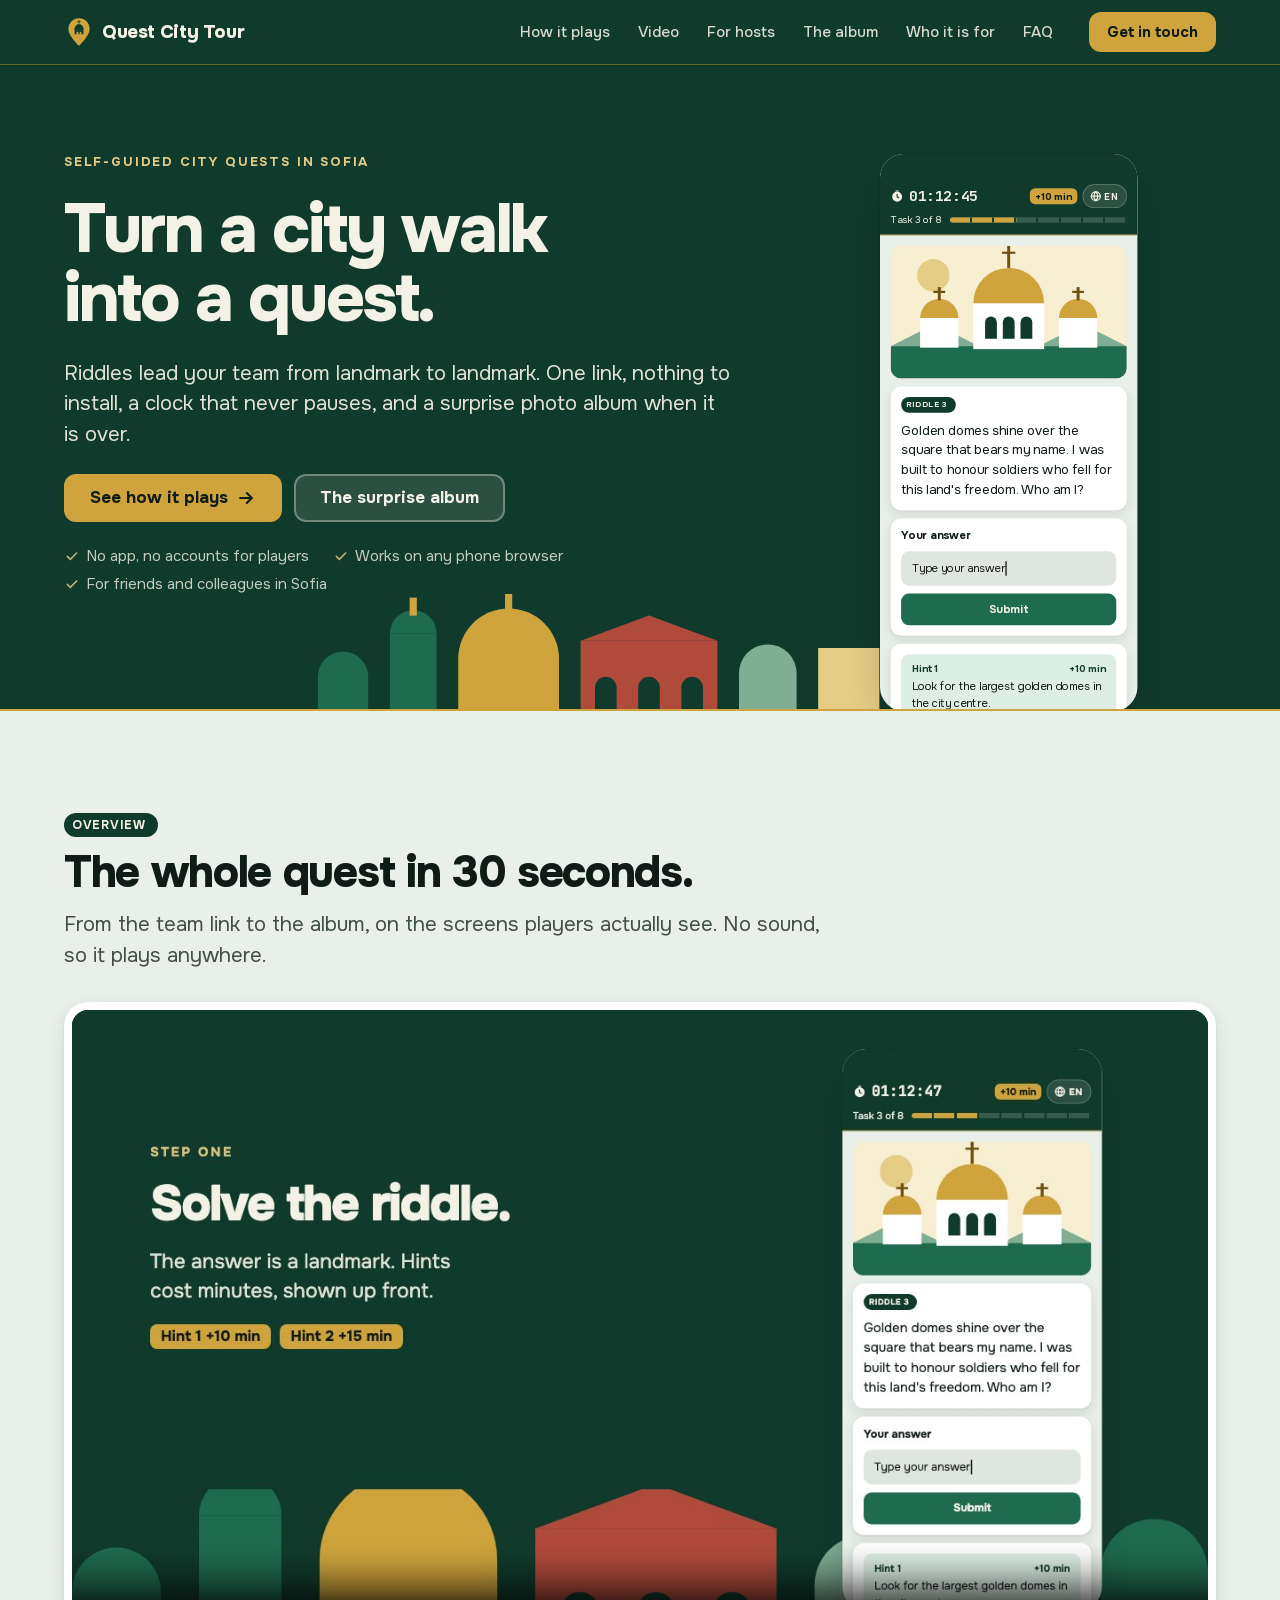
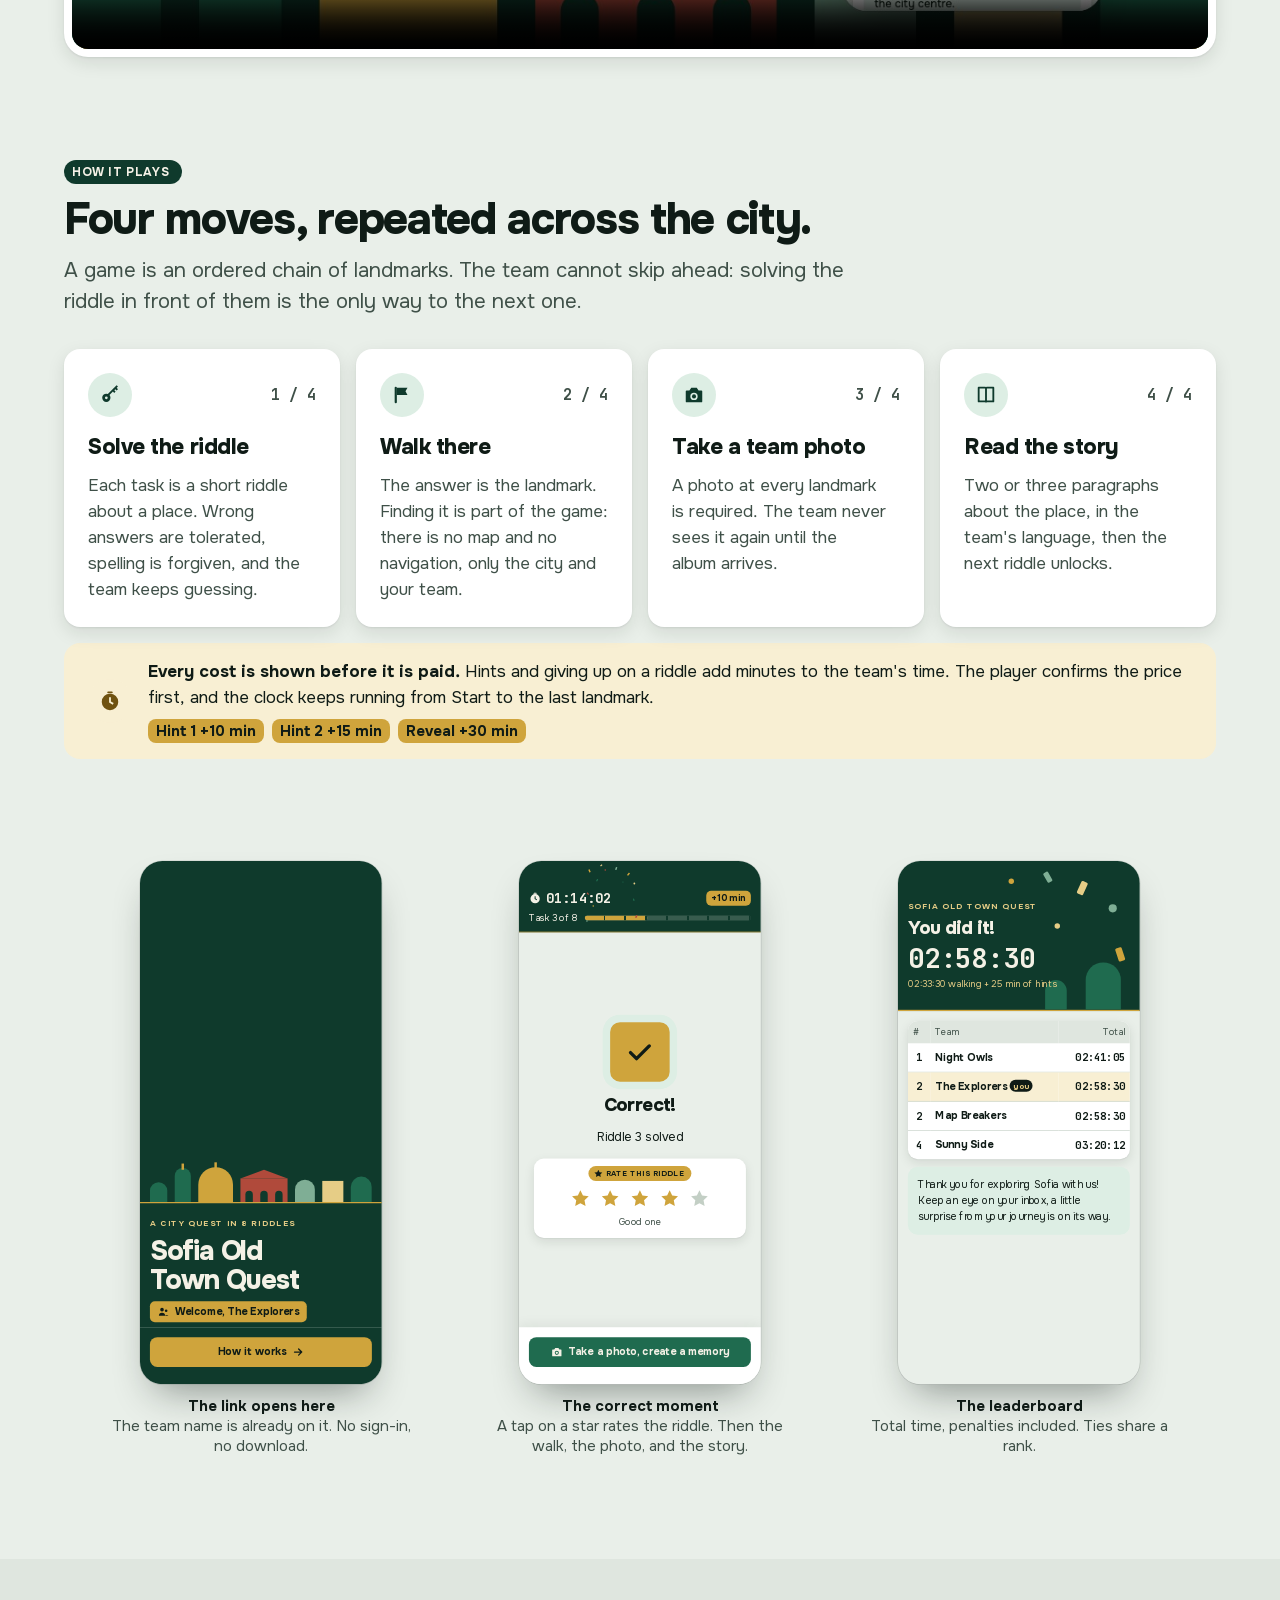
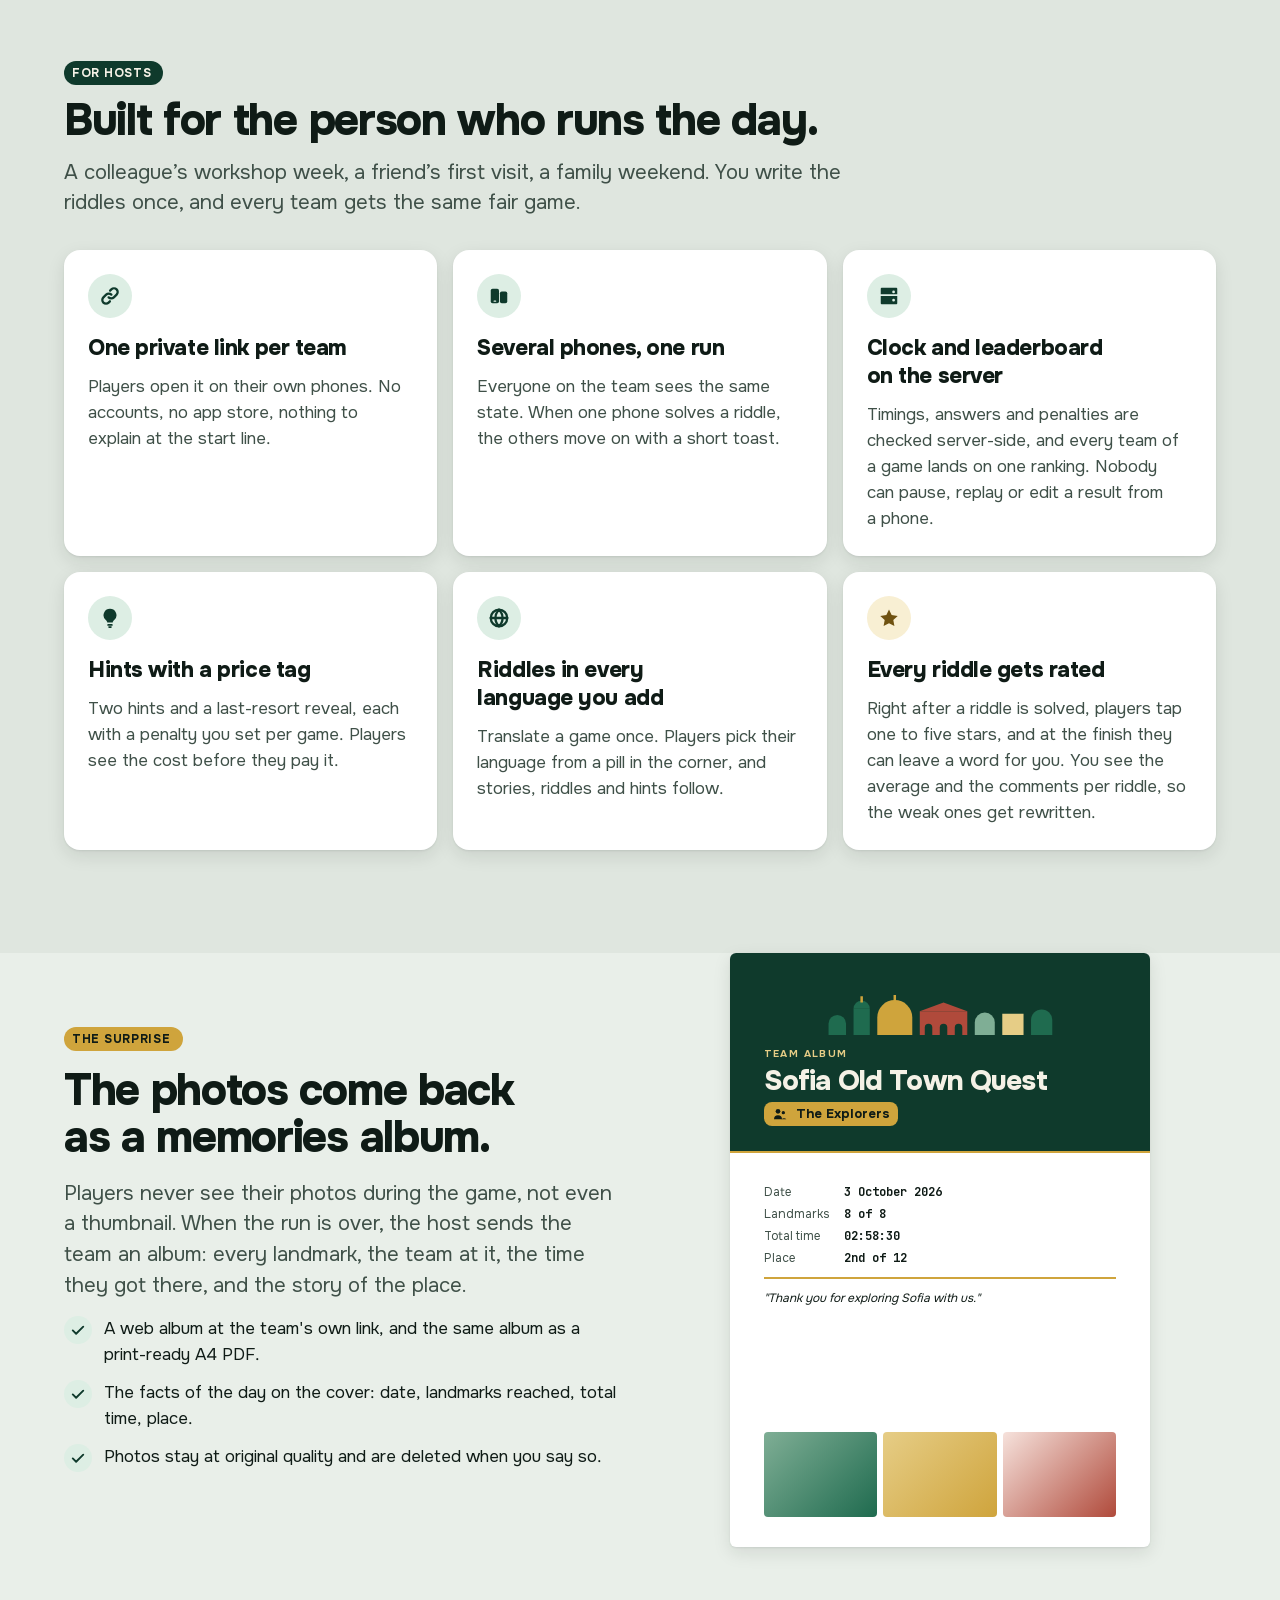
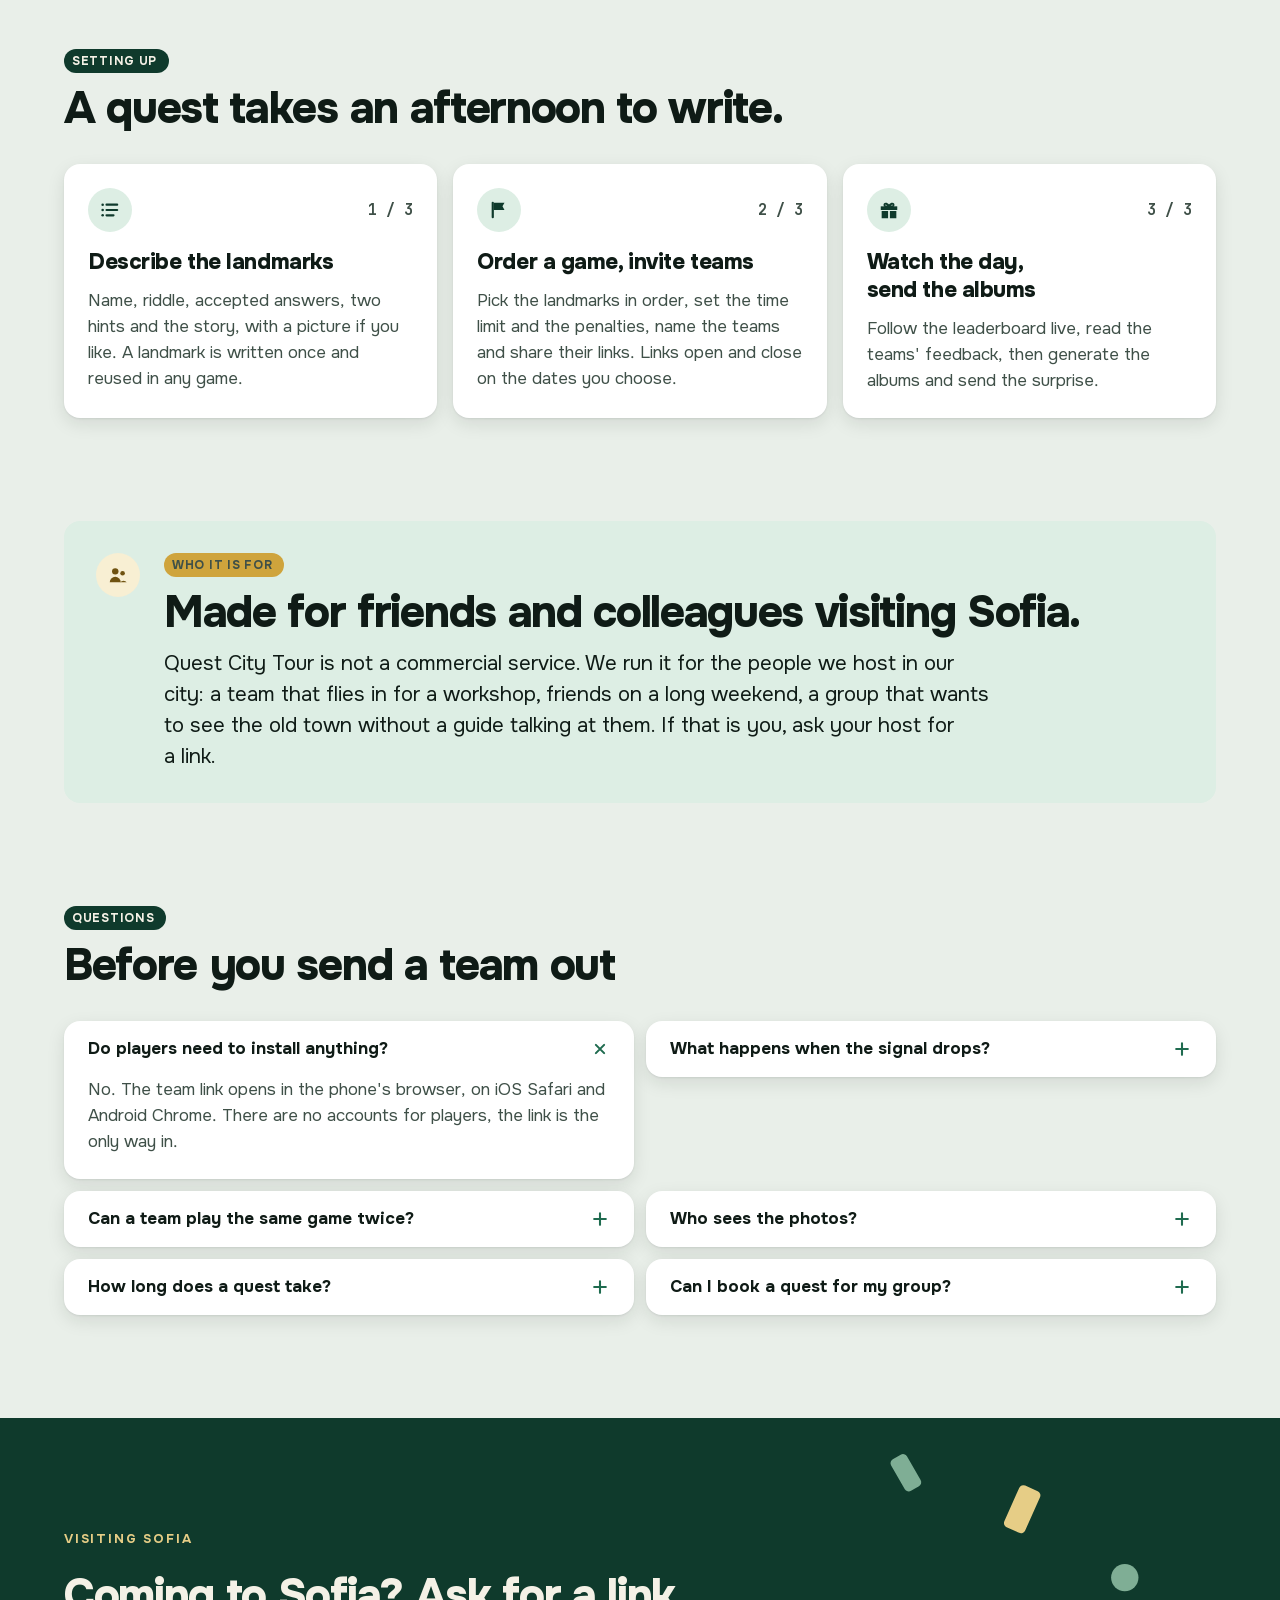
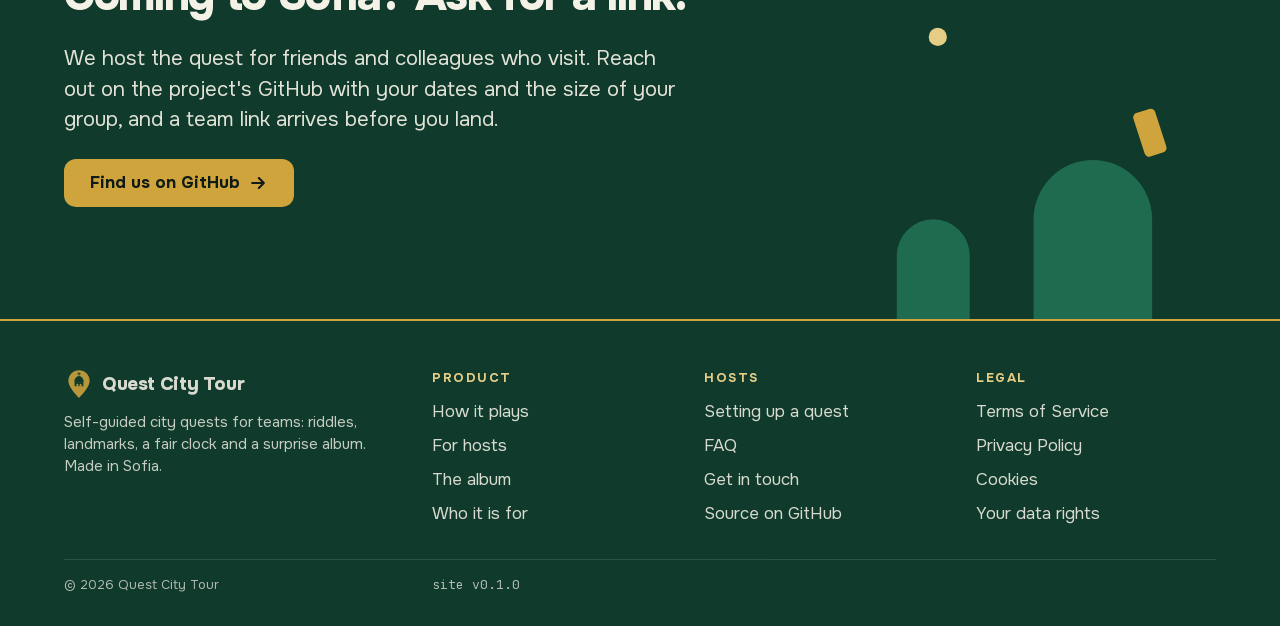
==== commit e9bbf752: "Replace the legal-page templates with real initial versions Privacy: name the maintainers of the que" ====
--- a/index.html
+++ b/index.html
@@ -443,8 +443,8 @@
     <svg class="curtain-art" aria-hidden="true"><use href="#curtain-art"/></svg>
     <p class="eyebrow eyebrow--kicker">Visiting Sofia</p>
     <h2 class="t-display-xl">Coming to Sofia? Ask for a link.</h2>
-    <p class="t-lead">We host the quest for friends and colleagues who visit. Write to us with your dates and the size of your group, and a team link arrives before you land.</p>
-    <div class="hero-actions"><a class="btn btn--gold" href="mailto:hello@quest-tour.example">Write to us <svg aria-hidden="true"><use href="#i-arrow"/></svg></a><span class="contact-mail t-mono">hello@quest-tour.example</span></div>
+    <p class="t-lead">We host the quest for friends and colleagues who visit. Reach out on the project's GitHub with your dates and the size of your group, and a team link arrives before you land.</p>
+    <div class="hero-actions"><a class="btn btn--gold" href="https://github.com/yasen-mitev/quest-tour">Find us on GitHub <svg aria-hidden="true"><use href="#i-arrow"/></svg></a></div>
   </div>
 </section>
 
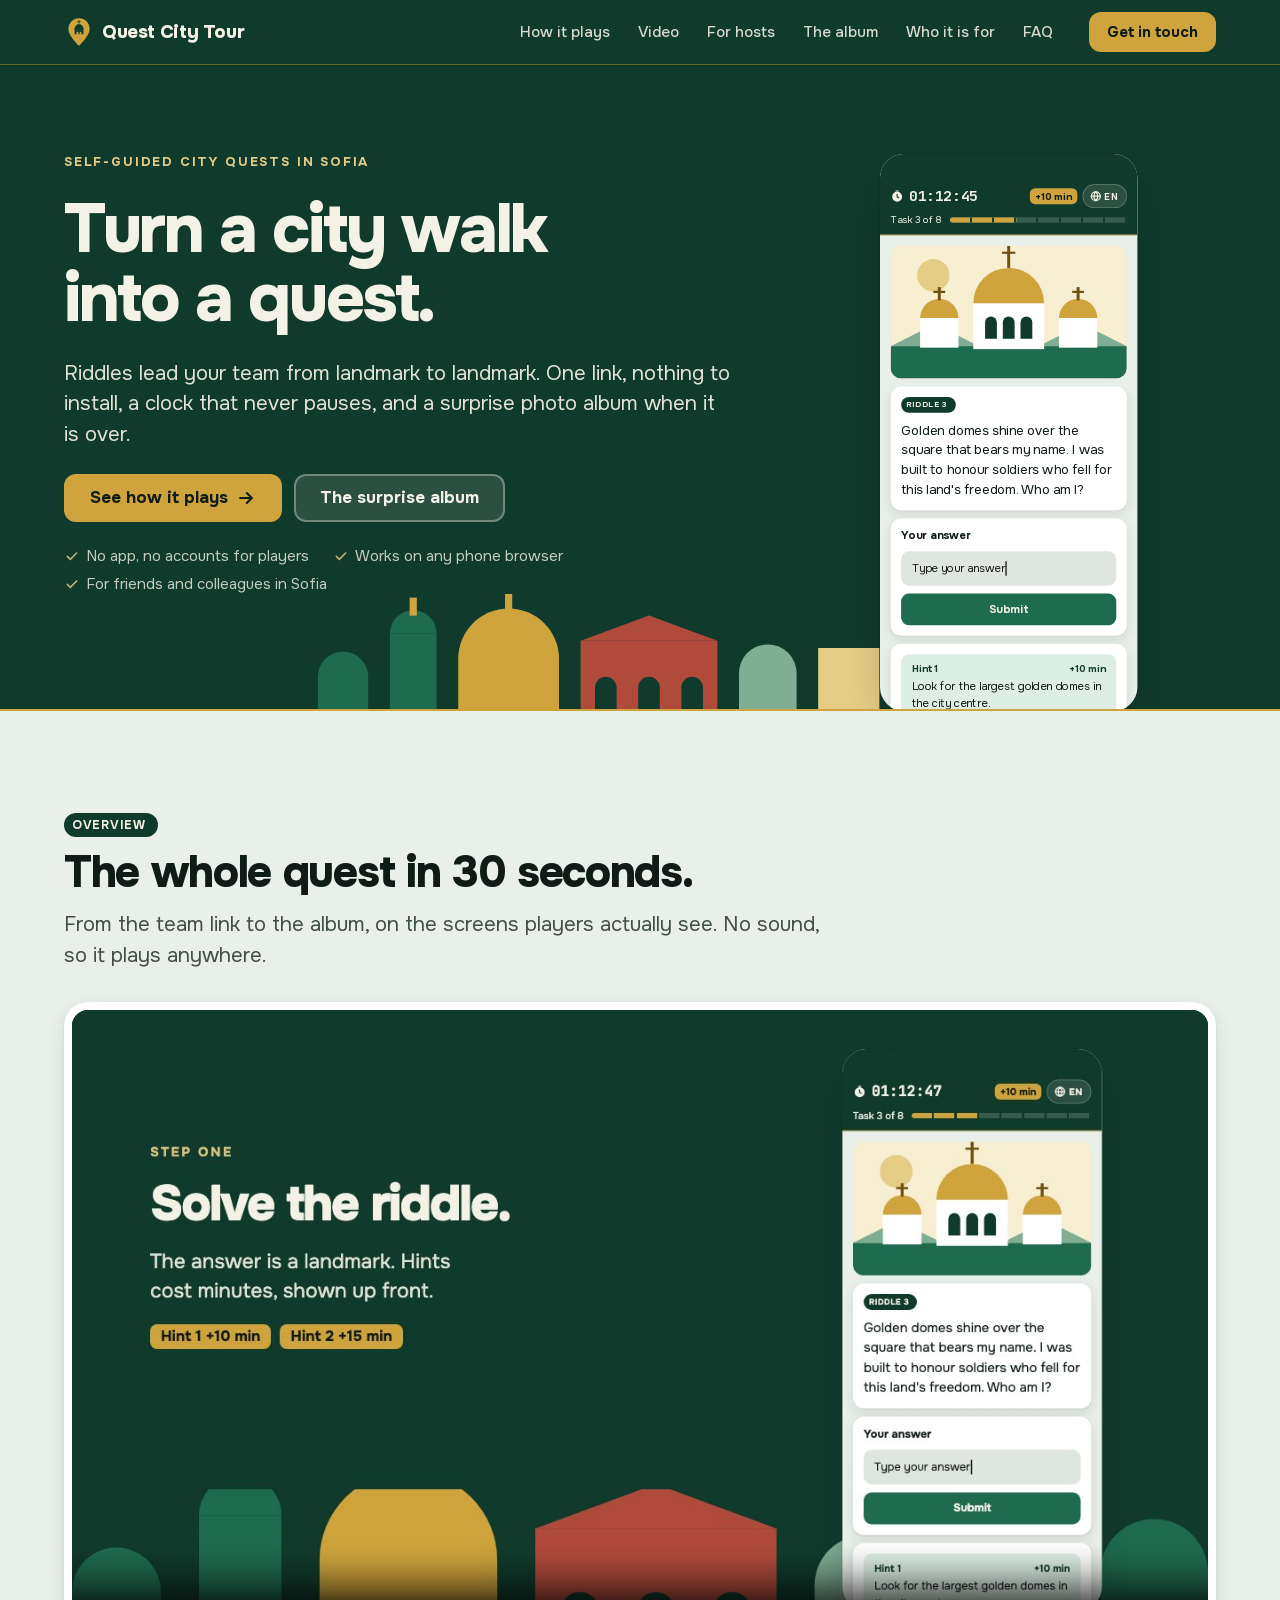
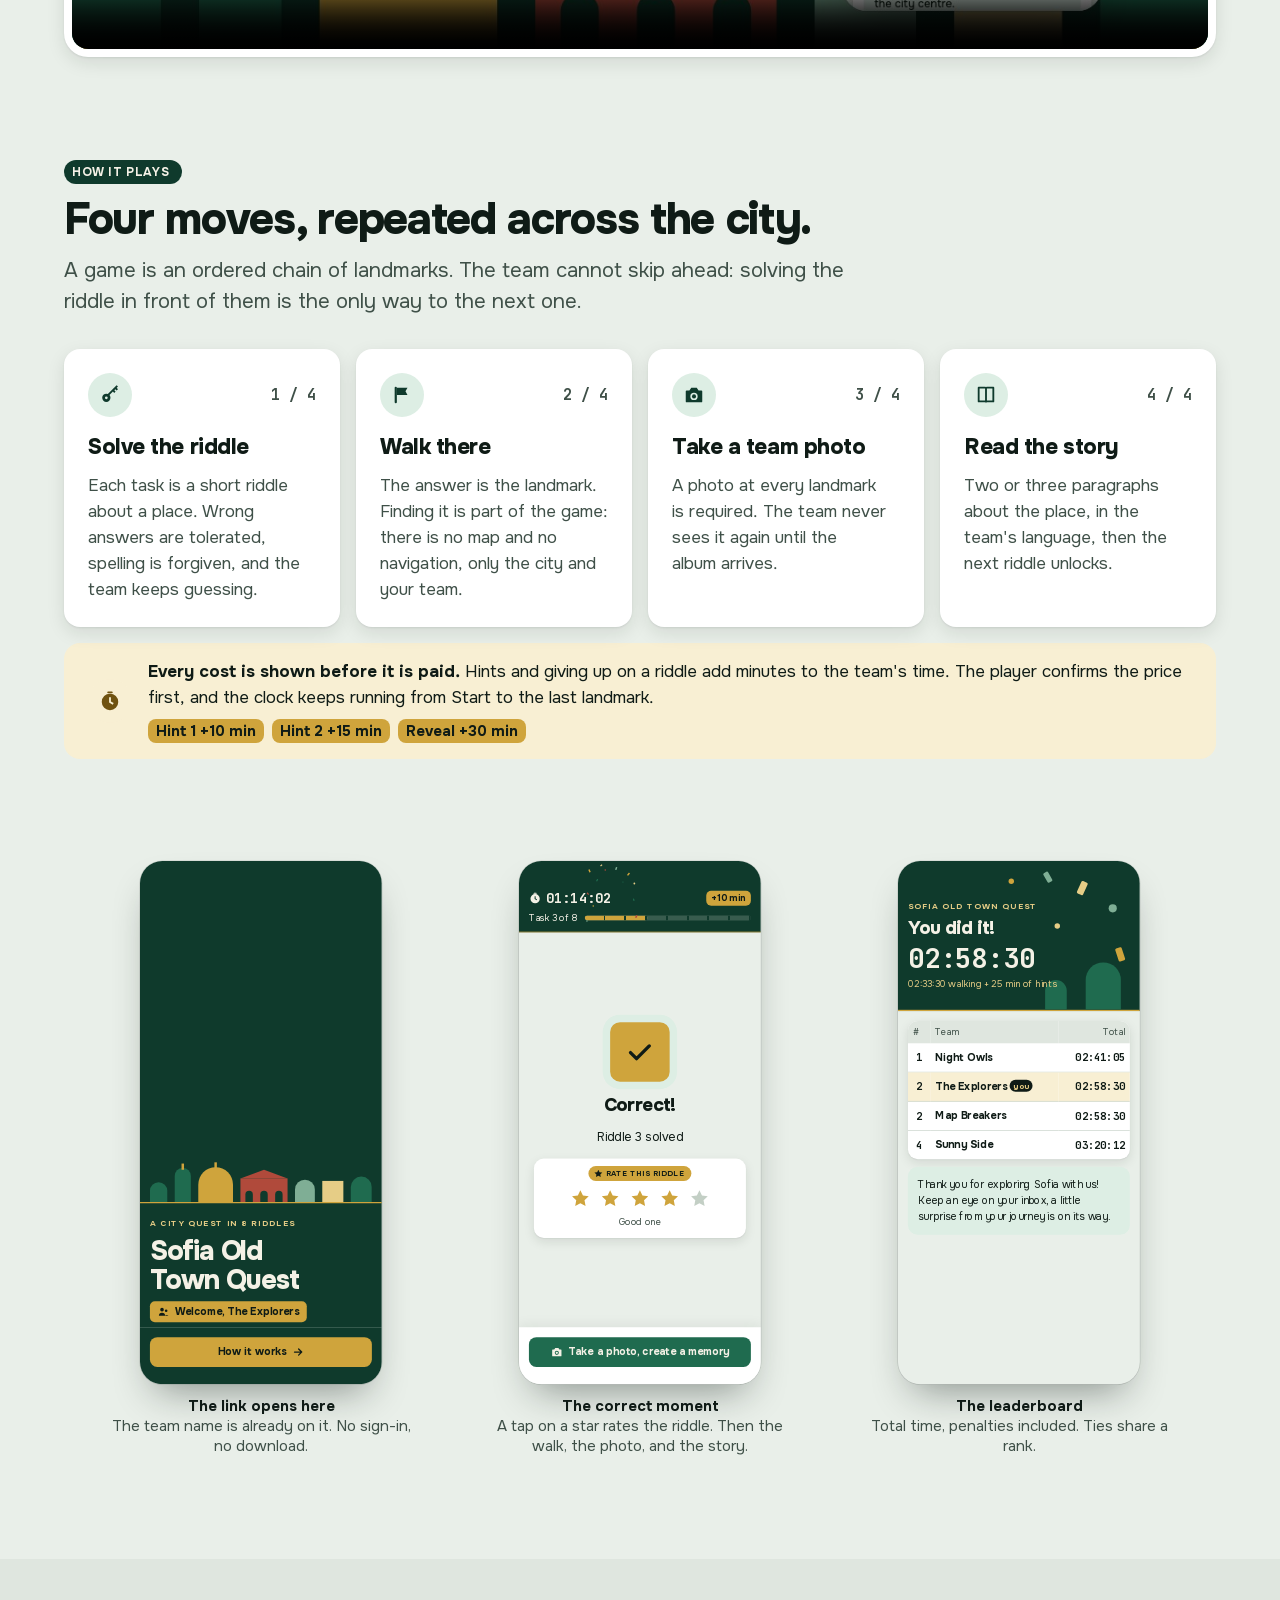
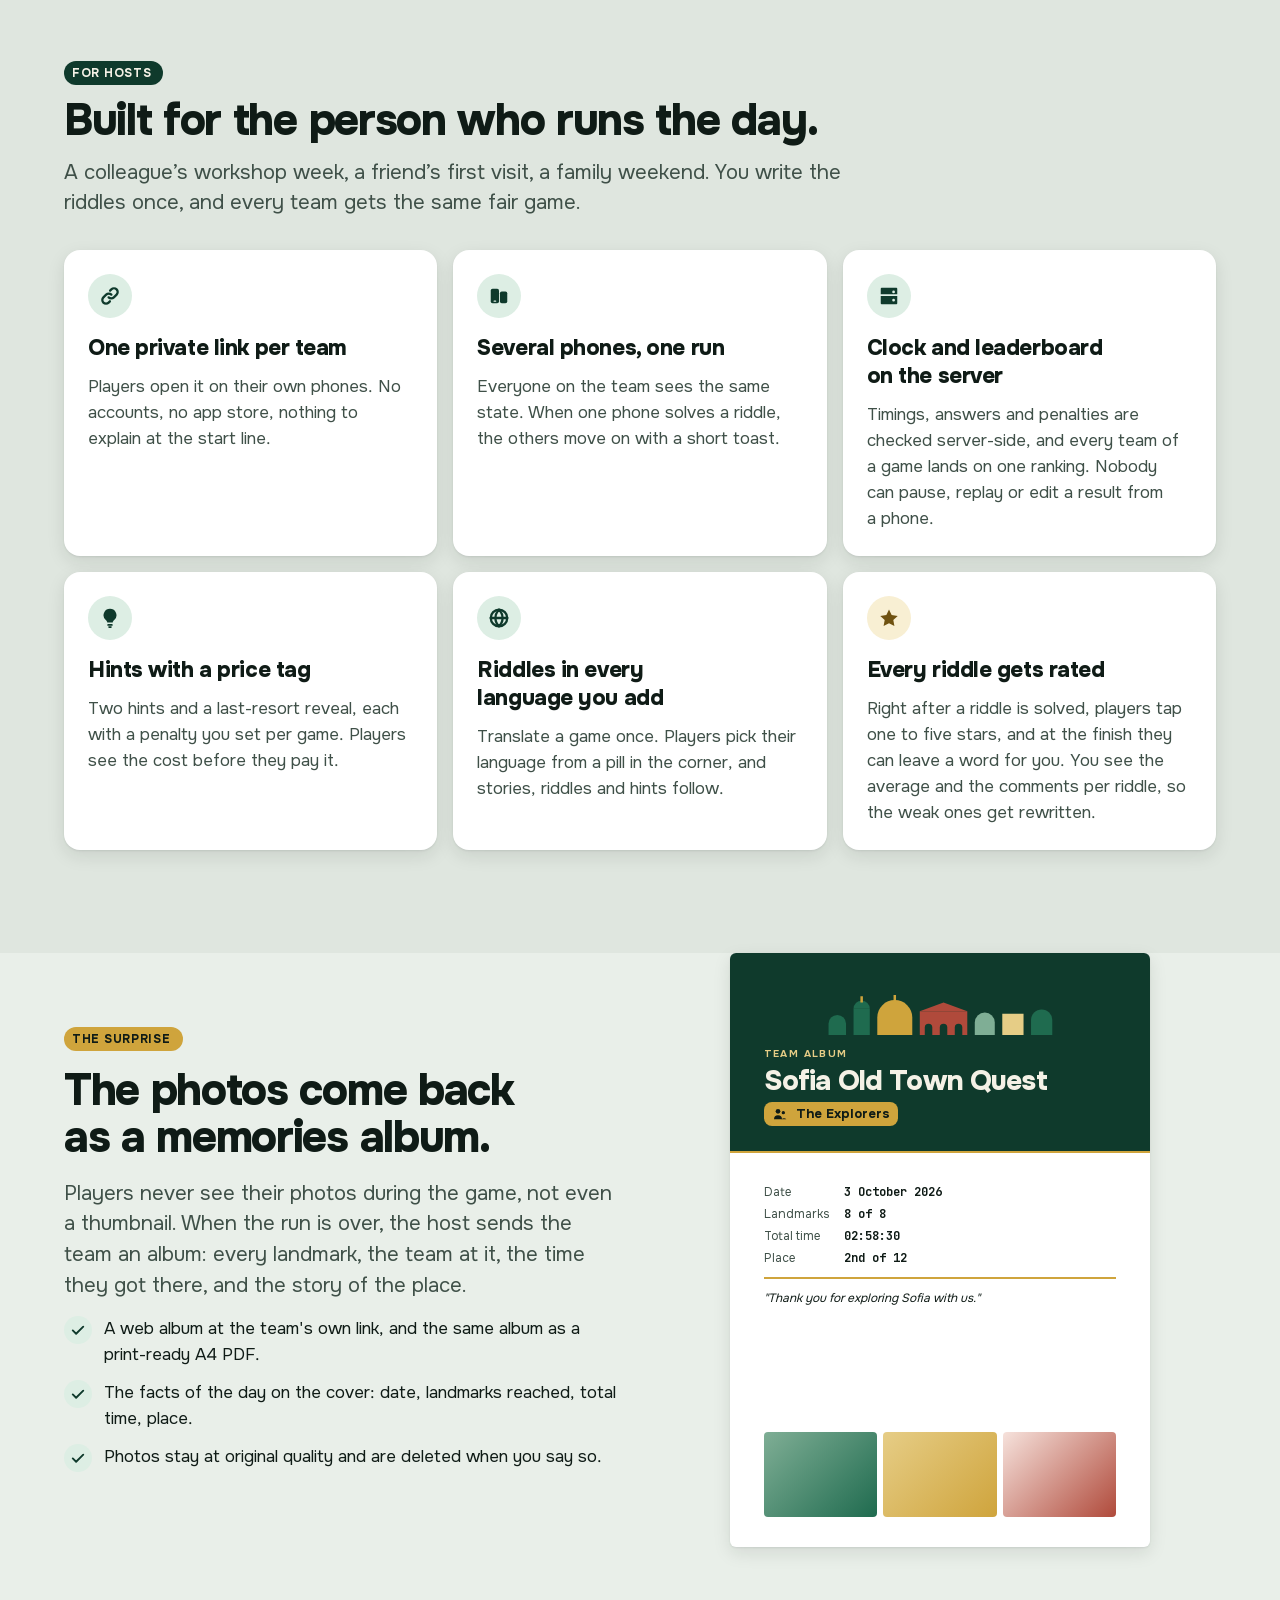
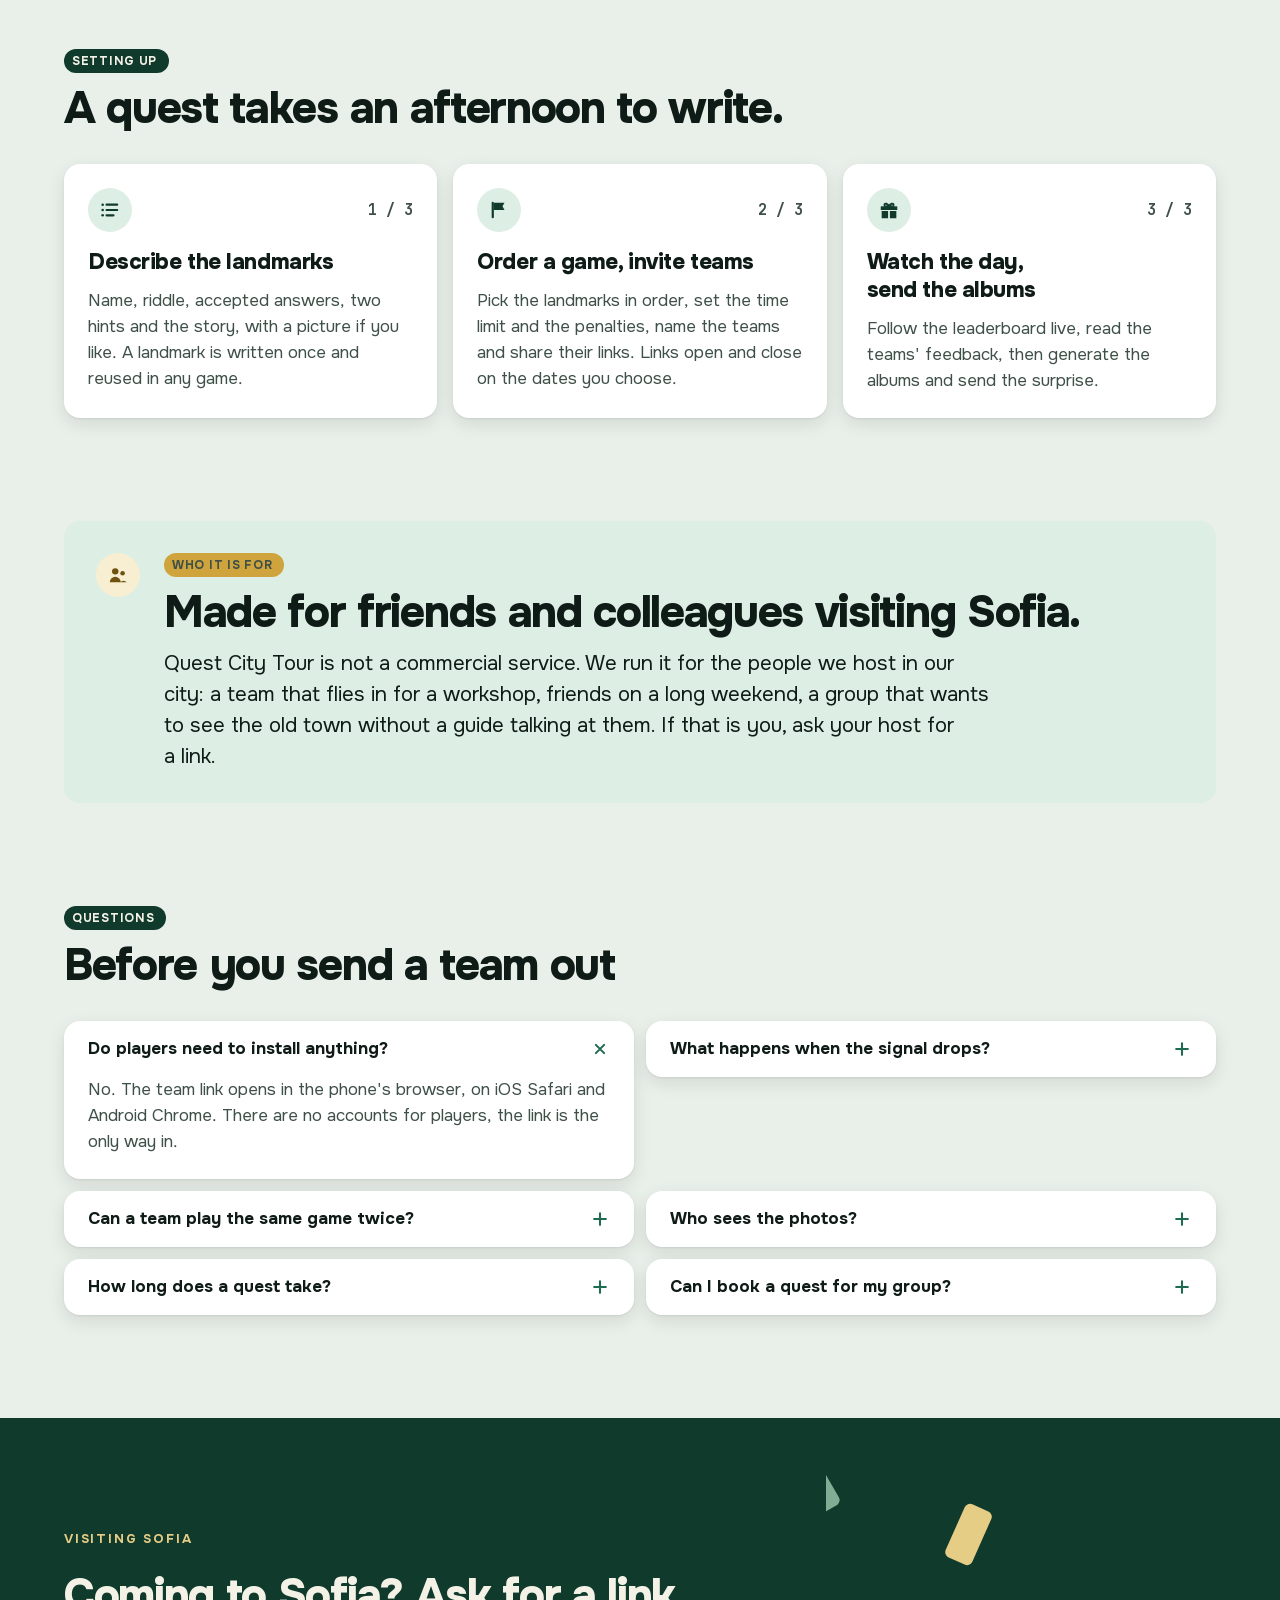
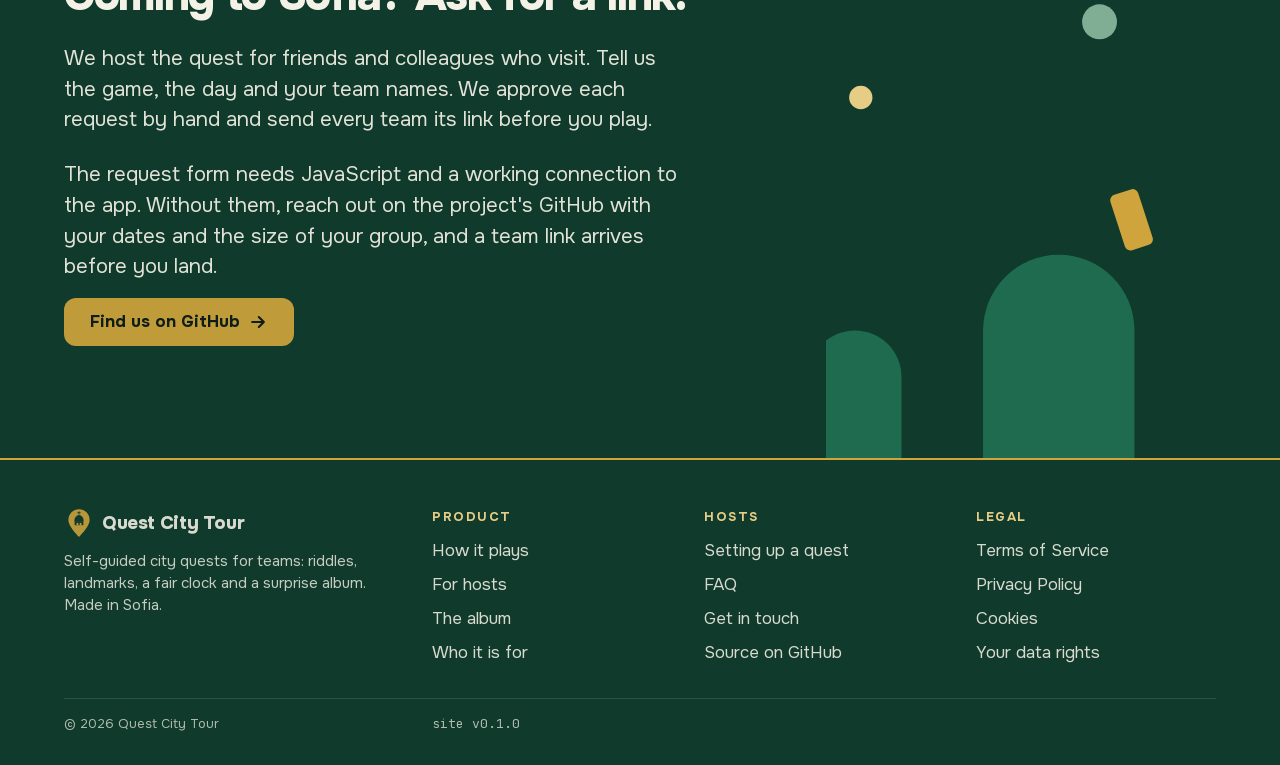
==== commit d029fb28: "worca: https://github.com/yasen-mitev/quest-tour/issues/61 task description Pipeline 19244c85" ====
--- a/index.html
+++ b/index.html
@@ -431,7 +431,7 @@
       </details>
       <details>
         <summary>Can I book a quest for my group?<svg aria-hidden="true"><use href="#i-plus"/></svg></summary>
-        <div>It is not a paid service. We run quests for friends and colleagues who visit Sofia; if you are one of them, your host sends you the team link. Everything else is in the <a href="#contact">contact section</a>.</div>
+        <div>It is not a paid service. We run quests for friends and colleagues who visit Sofia; if you are one of them, send a request from the <a href="#contact">contact section</a> with the game, the day and your team names. We approve it by hand and send each team its link.</div>
       </details>
     </div>
   </div>
@@ -443,8 +443,45 @@
     <svg class="curtain-art" aria-hidden="true"><use href="#curtain-art"/></svg>
     <p class="eyebrow eyebrow--kicker">Visiting Sofia</p>
     <h2 class="t-display-xl">Coming to Sofia? Ask for a link.</h2>
-    <p class="t-lead">We host the quest for friends and colleagues who visit. Reach out on the project's GitHub with your dates and the size of your group, and a team link arrives before you land.</p>
-    <div class="hero-actions"><a class="btn btn--gold" href="https://github.com/yasen-mitev/quest-tour">Find us on GitHub <svg aria-hidden="true"><use href="#i-arrow"/></svg></a></div>
+    <p class="t-lead">We host the quest for friends and colleagues who visit. Tell us the game, the day and your team names. We approve each request by hand and send every team its link before you play.</p>
+    <p class="req-fallback t-lead" id="request-fallback">The request form needs JavaScript and a working connection to the app. Without them, reach out on the project's GitHub with your dates and the size of your group, and a team link arrives before you land.
+      <a class="btn btn--gold" href="https://github.com/yasen-mitev/quest-tour">Find us on GitHub <svg aria-hidden="true"><use href="#i-arrow"/></svg></a></p>
+    <form class="req" id="request-form" data-api="https://app.quest-tour.example" data-terms-version="8 November 2026" data-max-teams="10" hidden>
+      <label class="field"><span class="field-label">Game</span>
+        <select name="game_key" required><option value="">Choose a game</option></select></label>
+      <p class="t-caption req-intro" id="game-intro" hidden></p>
+      <label class="field"><span class="field-label">Play date</span>
+        <input type="date" name="play_date" required></label>
+      <div id="request-teams" class="req-teams">
+        <fieldset class="team-row">
+          <legend class="team-row__title">Team 1</legend>
+          <label class="field"><span class="field-label">Team name</span>
+            <input type="text" name="team_name" maxlength="200" autocomplete="off" required></label>
+          <label class="field"><span class="field-label">Team key</span>
+            <input type="text" name="team_key" maxlength="100" pattern="[a-z0-9][a-z0-9\-]*" autocomplete="off" autocapitalize="none" spellcheck="false" required>
+            <span class="field-hint">A short id for your team: lowercase letters, digits and dashes, for example red-foxes.</span></label>
+          <label class="field"><span class="field-label">Players (optional)</span>
+            <input type="number" name="team_participants" min="1" max="500" inputmode="numeric"></label>
+          <button class="btn btn--ghost team-row__remove" type="button" hidden>Remove this team</button>
+        </fieldset>
+      </div>
+      <button class="btn btn--ghost req-add" id="add-team" type="button">Add another team</button>
+      <label class="field"><span class="field-label">Your name</span>
+        <input type="text" name="contact_name" maxlength="200" autocomplete="name" required></label>
+      <label class="field"><span class="field-label">Email</span>
+        <input type="email" name="contact_email" maxlength="254" autocomplete="email"></label>
+      <label class="field"><span class="field-label">Phone</span>
+        <input type="tel" name="contact_phone" maxlength="32" autocomplete="tel"></label>
+      <p class="t-caption req-hint">Give an email, a phone number or both, so we can send you the team links.</p>
+      <label class="field"><span class="field-label">Message (optional)</span>
+        <textarea name="message" rows="4" maxlength="2000"></textarea></label>
+      <label class="field hp" aria-hidden="true"><span class="field-label">Website</span>
+        <input type="text" name="website" maxlength="200" tabindex="-1" autocomplete="off"></label>
+      <label class="check"><input type="checkbox" name="terms_accepted" required>
+        <span>I agree that our team data and the photos taken during the game are stored as described in the <a href="terms.html">Terms</a> and <a href="privacy.html">Privacy policy</a>.</span></label>
+      <button class="btn btn--gold" type="submit">Send request</button>
+      <p class="req-status" id="request-status" aria-live="polite"></p>
+    </form>
   </div>
 </section>
 
@@ -463,6 +500,7 @@
   <div class="wrap footer-foot"><span>© 2026 Quest City Tour</span><span class="t-mono">site v0.1.0</span></div>
 </footer>
 
+<script src="assets/request-form.js" defer></script>
 <script>
   (function () {
     var btn = document.querySelector('.nav-toggle'), menu = document.getElementById('menu');
--- a/assets/site.css
+++ b/assets/site.css
@@ -28,6 +28,7 @@
 
 *, *::before, *::after { box-sizing: border-box; }
 html { scroll-behavior: smooth; -webkit-text-size-adjust: 100%; }
+main > section[id] { scroll-margin-top: 80px; }
 @media (prefers-reduced-motion: reduce) { html { scroll-behavior: auto; } *, *::before, *::after { animation: none !important; transition: none !important; } }
 body { margin: 0; background: var(--surface); color: var(--ink); font: 400 17px/26px var(--font-sans); font-variant-numeric: tabular-nums; }
 img, svg { max-width: 100%; }
@@ -190,6 +191,36 @@
 .curtain .wrap { position: relative; display: grid; gap: var(--space-5); justify-items: start; padding-block: clamp(56px, 9vw, 112px); }
 .curtain .t-lead { max-width: 48ch; opacity: .92; }
 .curtain-art { position: absolute; right: 0; top: 0; width: min(390px, 50%); height: 100%; pointer-events: none; }
+
+/* Request form (contact band): light fields on the dark band, errors in the theatre tones */
+.req { position: relative; display: grid; gap: var(--space-4); width: min(100%, 640px); }
+.req[hidden], .req-fallback[hidden], .req [hidden] { display: none; }
+.req-fallback { display: grid; gap: var(--space-4); justify-items: start; }
+.req .field { display: grid; gap: var(--space-1); }
+.req .field-label { font: 700 15px/20px var(--font-sans); color: var(--gold-300); }
+.req input[type="text"], .req input[type="date"], .req input[type="email"], .req input[type="tel"], .req input[type="number"], .req select, .req textarea {
+  width: 100%; min-height: var(--tap-min); padding: var(--space-2) var(--space-3); border: 2px solid var(--patina-300); border-radius: var(--radius-md);
+  background: var(--surface-raised); color: var(--ink); font: 400 17px/26px var(--font-sans); }
+.req textarea { resize: vertical; }
+.req input[aria-invalid="true"], .req select[aria-invalid="true"], .req textarea[aria-invalid="true"] { border-color: var(--theatre-500); }
+.req :focus-visible { outline-color: var(--gold-300); }
+.req .field-hint, .req .req-hint, .req .req-intro { color: var(--patina-50); }
+.req .field-error { color: var(--theatre-100); font: 700 15px/20px var(--font-sans); }
+.req .field-error::before { content: "\2715\00a0"; }
+.req-teams { display: grid; gap: var(--space-4); }
+.req .team-row { display: grid; gap: var(--space-3); margin: 0; padding: var(--space-4); border: 2px solid var(--patina-600); border-radius: var(--radius-lg); }
+.req .team-row__title { padding-inline: var(--space-2); font: 700 17px/22px var(--font-sans); color: var(--gold-300); }
+.req .team-row__remove { justify-self: start; }
+.req .req-add { justify-self: start; }
+.req .check { display: flex; align-items: flex-start; gap: var(--space-3); min-height: var(--tap-min); }
+.req .check input { flex: none; width: var(--space-5); height: var(--space-5); margin: var(--space-1) 0 0; accent-color: var(--gold-500); }
+.req .check a { color: var(--gold-300); }
+.req .btn[type="submit"] { justify-self: start; }
+.req .btn:disabled { opacity: .6; cursor: progress; }
+.req-status { min-height: var(--space-5); font-weight: 700; }
+.req-status.is-error { color: var(--theatre-100); }
+.req-status.is-ok { color: var(--gold-300); }
+.hp { position: absolute; left: -10000px; top: auto; width: 1px; height: 1px; overflow: hidden; }
 
 /* Footer */
 .footer { background: var(--accent-strong); color: var(--ink-inverse); border-top: 2px solid var(--gold-500); padding-block: var(--space-7) var(--space-6); }
